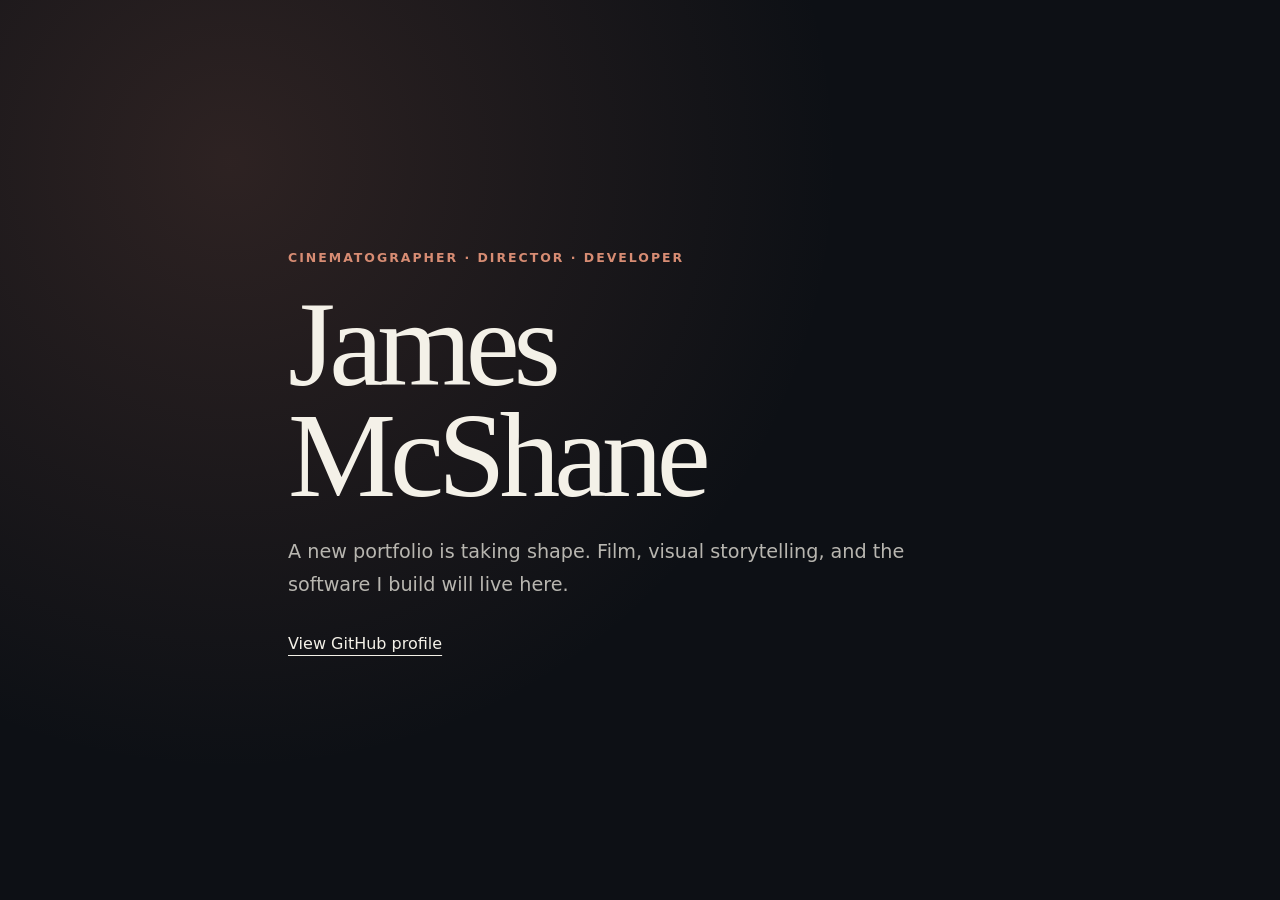
==== index.html @ 3e520b79 "Launch portfolio placeholder" ====
<!doctype html>
<html lang="en">
<head>
  <meta charset="utf-8">
  <meta name="viewport" content="width=device-width, initial-scale=1">
  <meta name="description" content="The personal portfolio of James McShane, cinematographer, director, and developer.">
  <title>James McShane | Portfolio</title>
  <style>
    :root {
      color-scheme: dark;
      font-family: Inter, ui-sans-serif, system-ui, -apple-system, BlinkMacSystemFont, "Segoe UI", sans-serif;
      background: #0d1015;
      color: #f4f1e8;
    }

    * { box-sizing: border-box; }

    body {
      min-height: 100vh;
      margin: 0;
      display: grid;
      place-items: center;
      background:
        radial-gradient(circle at 18% 18%, rgba(176, 108, 88, 0.2), transparent 38rem),
        #0d1015;
    }

    main {
      width: min(44rem, calc(100% - 3rem));
      padding: 5rem 0;
    }

    p {
      margin: 0;
      color: #b8b6b0;
      font-size: clamp(1rem, 2vw, 1.2rem);
      line-height: 1.7;
    }

    .eyebrow {
      margin-bottom: 1.25rem;
      color: #d78c73;
      font-size: 0.78rem;
      font-weight: 700;
      letter-spacing: 0.16em;
      text-transform: uppercase;
    }

    h1 {
      max-width: 10ch;
      margin: 0 0 1.5rem;
      font-family: Georgia, "Times New Roman", serif;
      font-size: clamp(3.4rem, 11vw, 7.6rem);
      font-weight: 400;
      line-height: 0.92;
      letter-spacing: -0.05em;
    }

    a {
      display: inline-block;
      margin-top: 2rem;
      color: #f4f1e8;
      text-underline-offset: 0.35em;
    }
  </style>
</head>
<body>
  <main>
    <p class="eyebrow">Cinematographer · Director · Developer</p>
    <h1>James McShane</h1>
    <p>A new portfolio is taking shape. Film, visual storytelling, and the software I build will live here.</p>
    <a href="https://github.com/james-mcshane">View GitHub profile</a>
  </main>
</body>
</html>
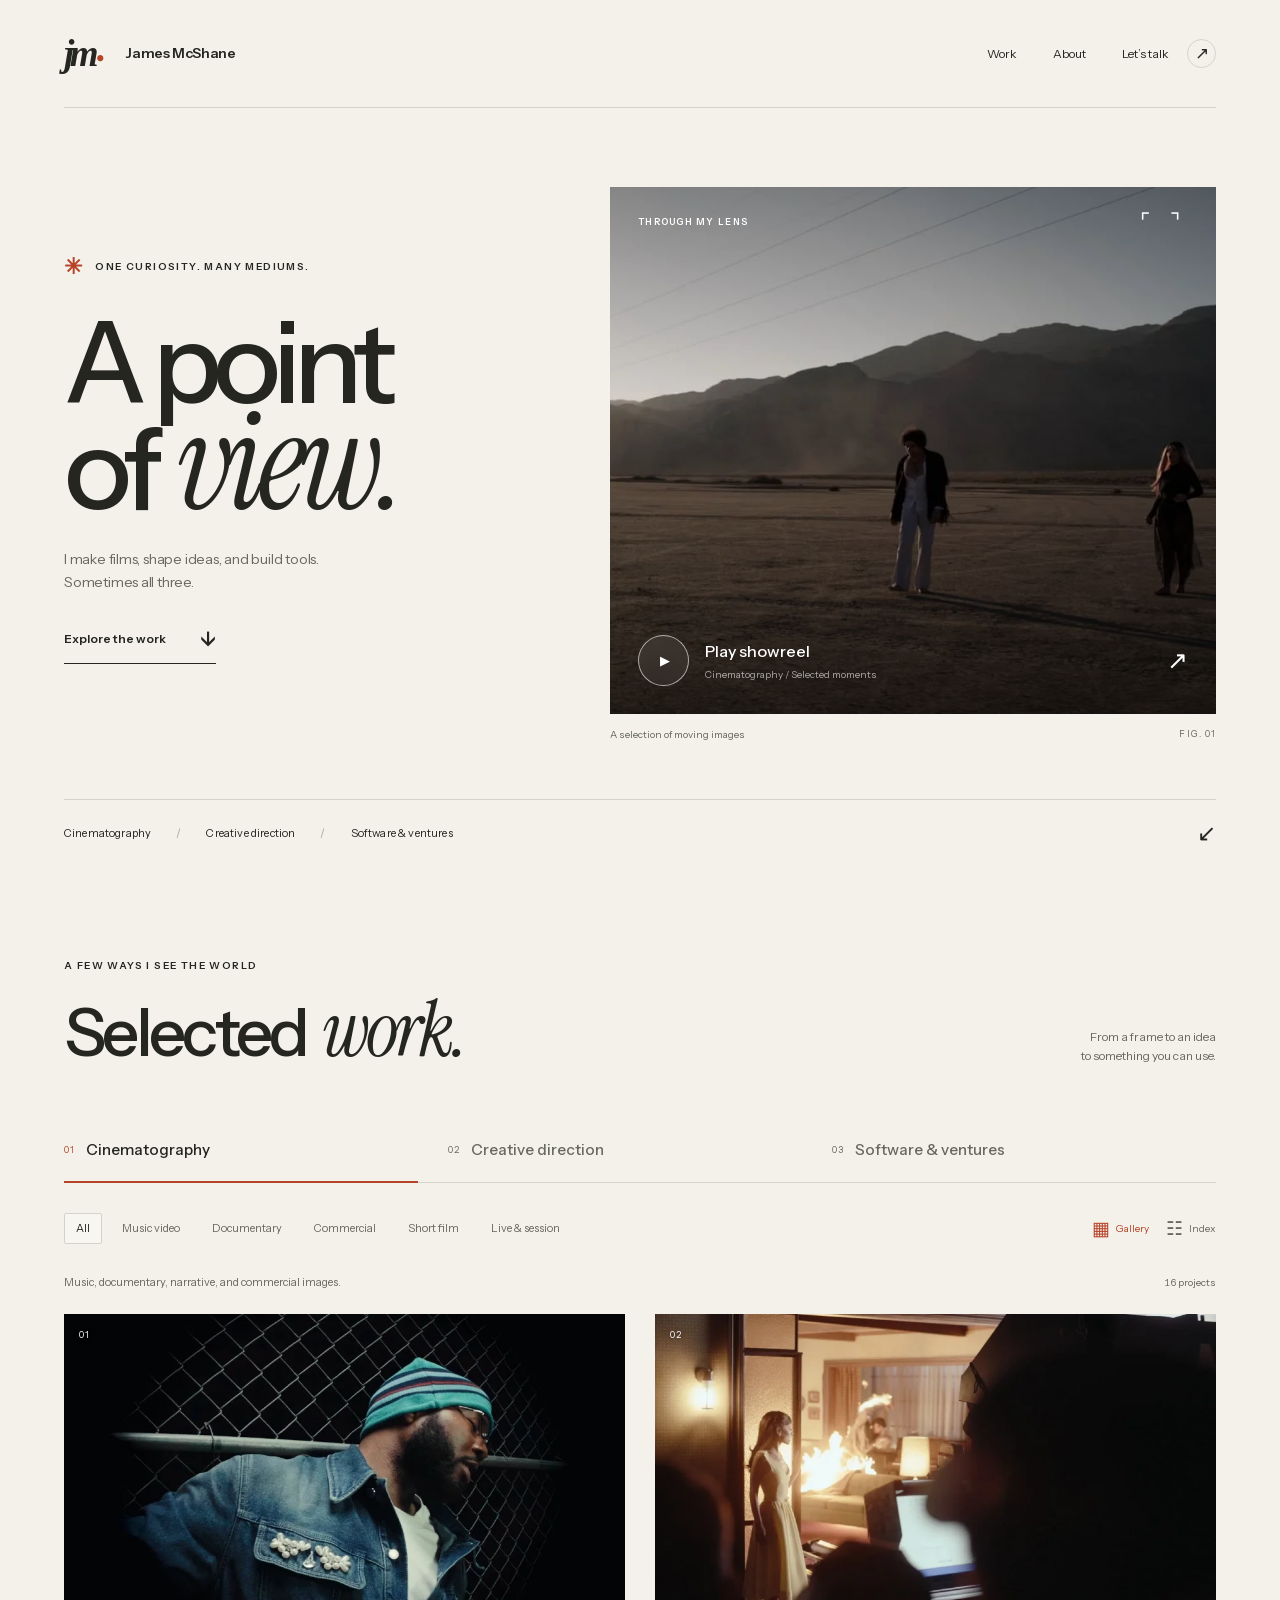
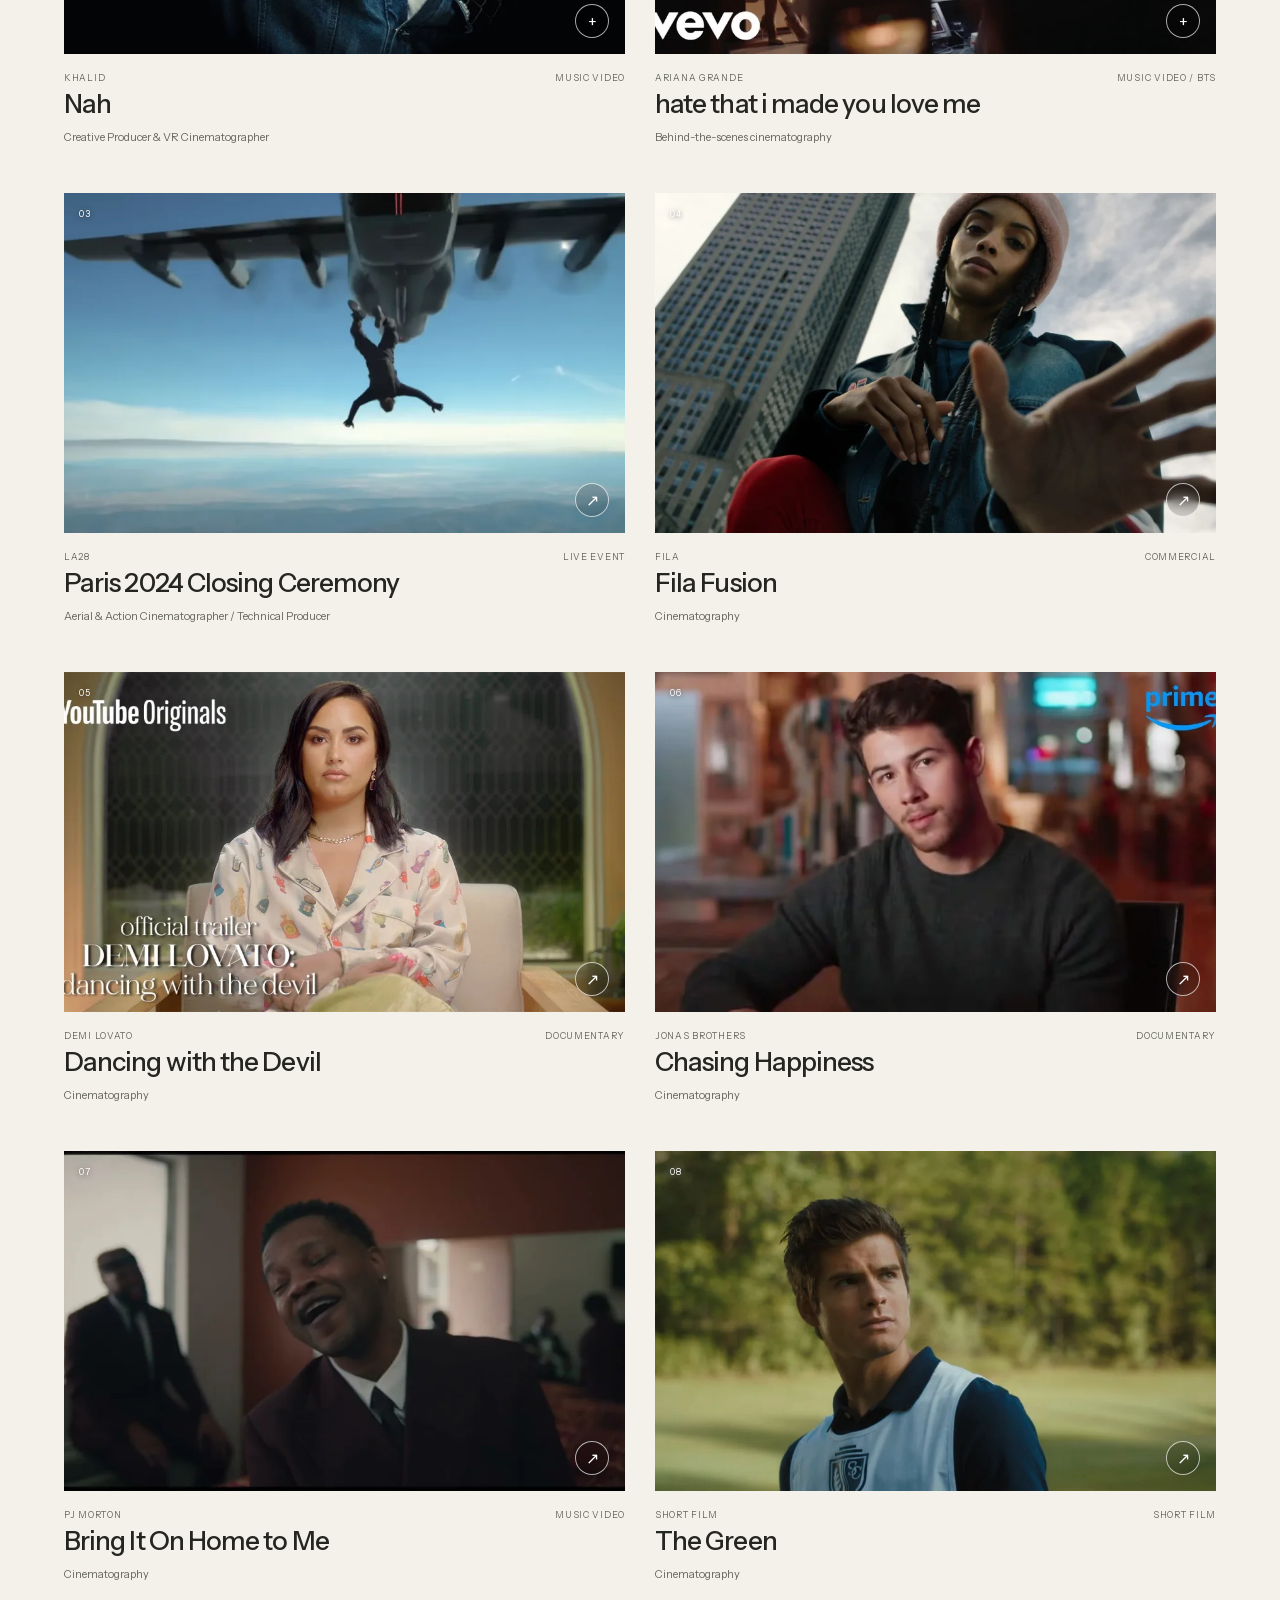
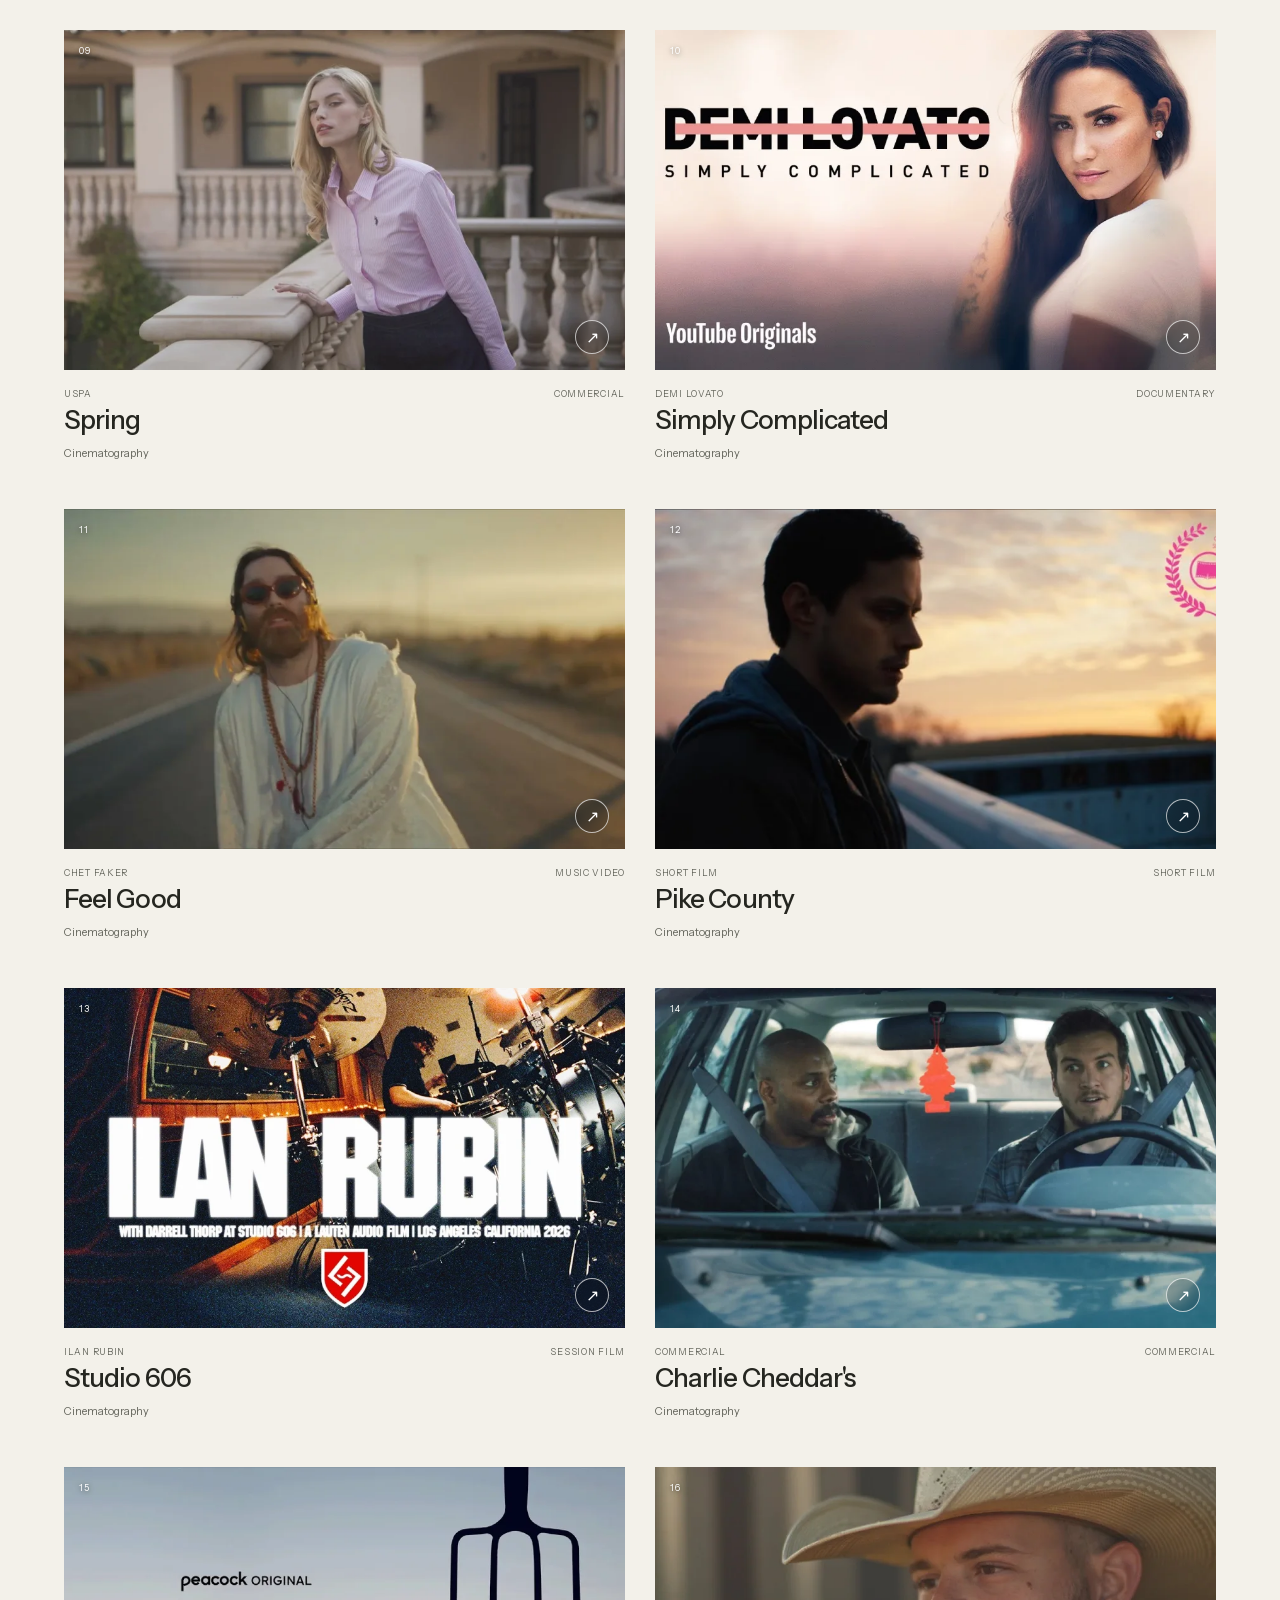
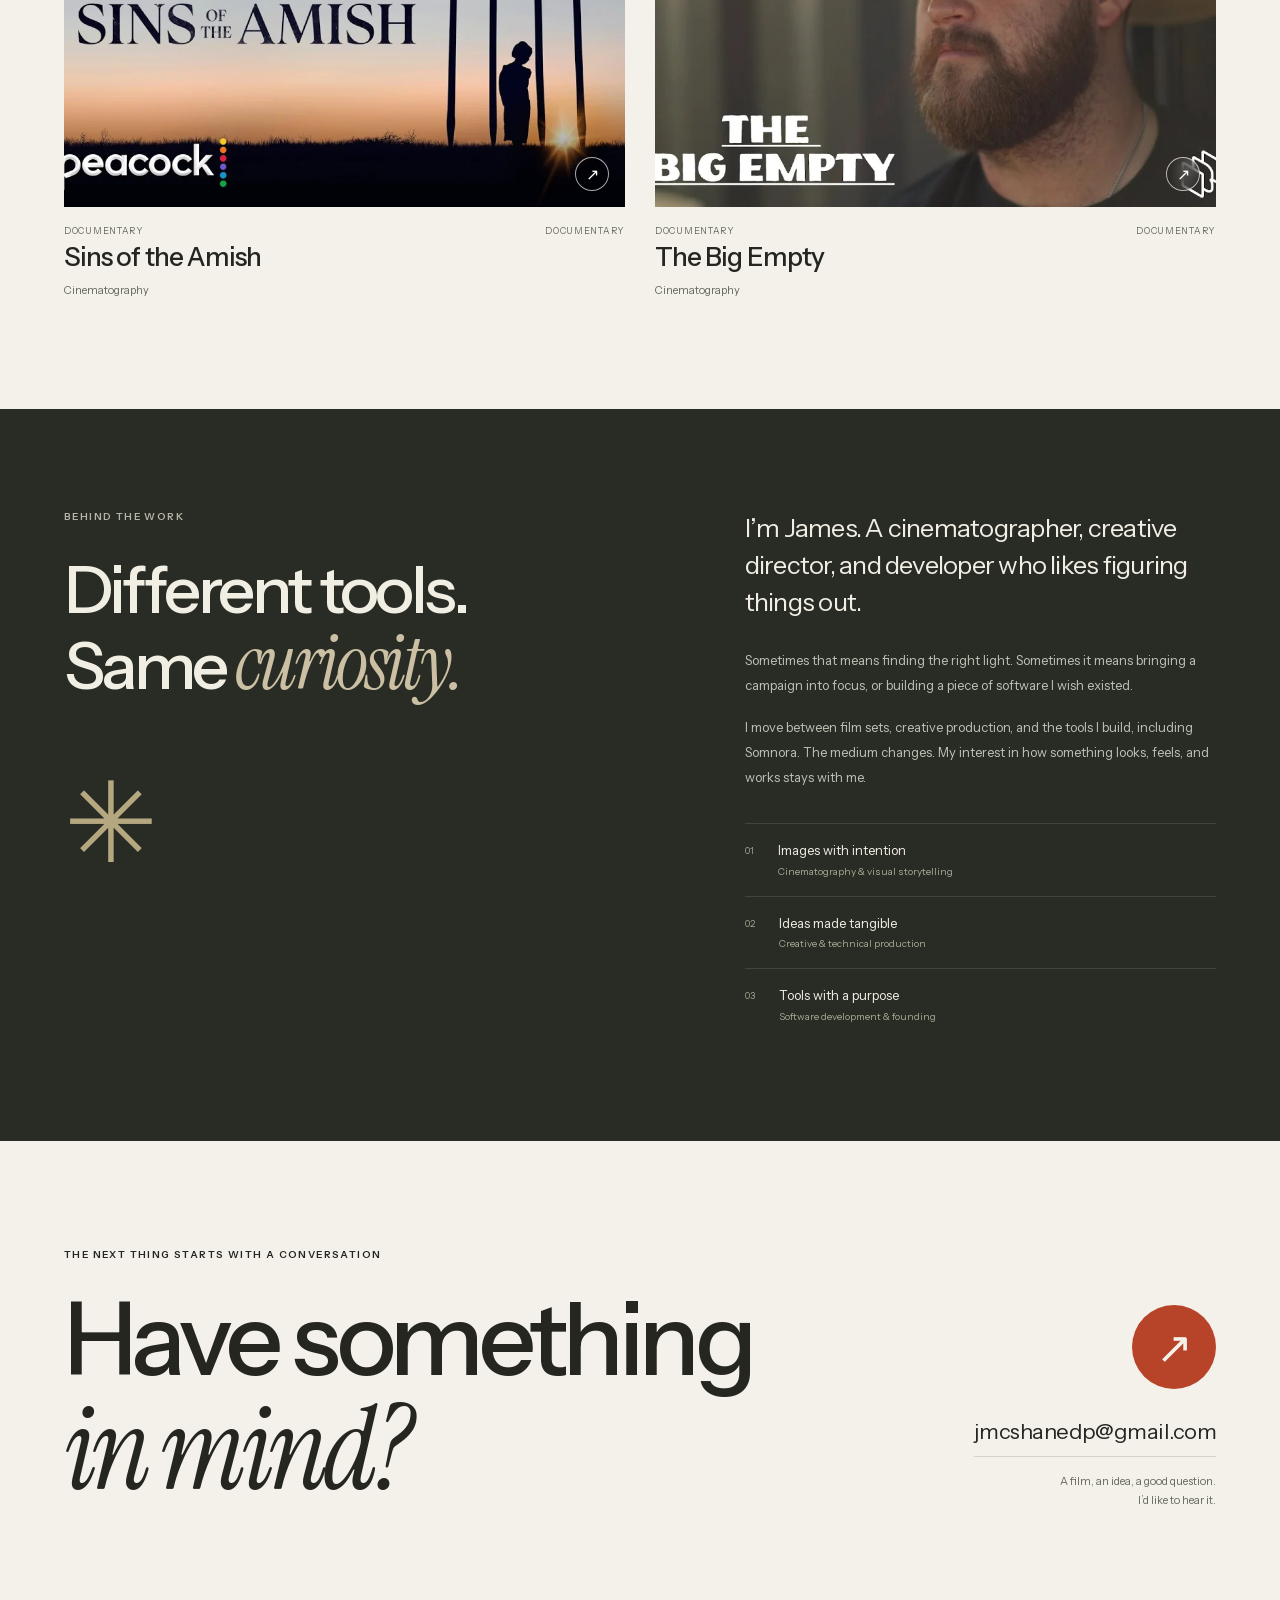
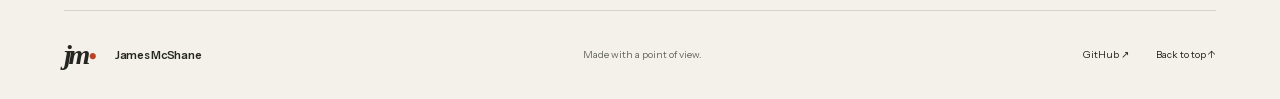
==== commit aeb31c3c: "Release portfolio rebuild with editorial styling and responsive dialogs - Ship visual refresh with w" ====
--- a/index.html
+++ b/index.html
@@ -3,73 +3,75 @@
 <head>
   <meta charset="utf-8">
   <meta name="viewport" content="width=device-width, initial-scale=1">
-  <meta name="description" content="The personal portfolio of James McShane, cinematographer, director, and developer.">
-  <title>James McShane | Portfolio</title>
-  <style>
-    :root {
-      color-scheme: dark;
-      font-family: Inter, ui-sans-serif, system-ui, -apple-system, BlinkMacSystemFont, "Segoe UI", sans-serif;
-      background: #0d1015;
-      color: #f4f1e8;
-    }
-
-    * { box-sizing: border-box; }
-
-    body {
-      min-height: 100vh;
-      margin: 0;
-      display: grid;
-      place-items: center;
-      background:
-        radial-gradient(circle at 18% 18%, rgba(176, 108, 88, 0.2), transparent 38rem),
-        #0d1015;
-    }
-
-    main {
-      width: min(44rem, calc(100% - 3rem));
-      padding: 5rem 0;
-    }
-
-    p {
-      margin: 0;
-      color: #b8b6b0;
-      font-size: clamp(1rem, 2vw, 1.2rem);
-      line-height: 1.7;
-    }
-
-    .eyebrow {
-      margin-bottom: 1.25rem;
-      color: #d78c73;
-      font-size: 0.78rem;
-      font-weight: 700;
-      letter-spacing: 0.16em;
-      text-transform: uppercase;
-    }
-
-    h1 {
-      max-width: 10ch;
-      margin: 0 0 1.5rem;
-      font-family: Georgia, "Times New Roman", serif;
-      font-size: clamp(3.4rem, 11vw, 7.6rem);
-      font-weight: 400;
-      line-height: 0.92;
-      letter-spacing: -0.05em;
-    }
-
-    a {
-      display: inline-block;
-      margin-top: 2rem;
-      color: #f4f1e8;
-      text-underline-offset: 0.35em;
-    }
-  </style>
+  <meta name="theme-color" content="#f3f1ea">
+  <title>James McShane | Cinematography, Creative Direction & Software</title>
+  <meta name="description" content="Films, ideas, and things that work. Explore James McShane’s work in cinematography, creative direction, and software, including Somnora.">
+  <link rel="canonical" href="https://james-mcshane.github.io/">
+  <meta property="og:type" content="website">
+  <meta property="og:title" content="James McShane | A point of view.">
+  <meta property="og:description" content="Cinematography. Creative direction. Software & ventures. A personal portfolio by James McShane.">
+  <meta property="og:url" content="https://james-mcshane.github.io/">
+  <meta property="og:image" content="https://james-mcshane.github.io/assets/images/showreel.webp">
+  <meta name="twitter:card" content="summary_large_image">
+  <link rel="icon" href="favicon.svg" type="image/svg+xml">
+  <link rel="stylesheet" href="styles.css?v=20260928">
+  <script src="data.js?v=20260928" defer></script>
+  <script src="media.js?v=20260928" defer></script>
+  <script src="app.js?v=20260928" defer></script>
 </head>
 <body>
-  <main>
-    <p class="eyebrow">Cinematographer · Director · Developer</p>
-    <h1>James McShane</h1>
-    <p>A new portfolio is taking shape. Film, visual storytelling, and the software I build will live here.</p>
-    <a href="https://github.com/james-mcshane">View GitHub profile</a>
+  <a class="skip-link" href="#work">Skip to work</a>
+  <header class="site-header page-width">
+    <a class="wordmark" href="#top" aria-label="James McShane, home"><span class="monogram" aria-hidden="true">jm<span>•</span></span><span>James McShane</span></a>
+    <nav aria-label="Main navigation"><a href="#work">Work</a><a href="#about">About</a><a class="contact-nav" href="mailto:jmcshanedp@gmail.com">Let’s talk <span aria-hidden="true">↗</span></a></nav>
+  </header>
+  <main id="top">
+    <section class="hero page-width" aria-labelledby="hero-title">
+      <div class="hero-copy">
+        <p class="eyebrow"><span class="asterisk" aria-hidden="true">✳</span> One curiosity. Many mediums.</p>
+        <h1 id="hero-title">A point<br>of <em>view.</em></h1>
+        <p class="hero-intro">I make films, shape ideas, and build tools.<br>Sometimes all three.</p>
+        <a class="text-link hero-link" href="#work">Explore the work <span aria-hidden="true">↓</span></a>
+      </div>
+      <div class="reel-wrap">
+        <button class="reel media-trigger" type="button" id="reel-button" aria-label="Play James McShane’s cinematography showreel">
+          <img id="reel-poster" src="assets/images/showreel.webp" alt="A frame from James McShane’s cinematography showreel" width="1280" height="960" fetchpriority="high">
+          <span class="reel-top"><span class="eyebrow">Through my lens</span><span class="frame-corners" aria-hidden="true">⌜ ⌝</span></span>
+          <span class="reel-bottom"><span class="play-circle" aria-hidden="true">▶</span><span><strong>Play showreel</strong><small>Cinematography / Selected moments</small></span><span class="reel-arrow" aria-hidden="true">↗</span></span>
+          <span class="preview-hint" id="reel-preview-hint" hidden>Hover for a little motion</span>
+        </button>
+        <div class="reel-caption"><span>A selection of moving images</span><span aria-hidden="true">FIG. 01</span></div>
+      </div>
+    </section>
+
+    <div class="discipline-line page-width" aria-label="Areas of practice"><span>Cinematography</span><span aria-hidden="true">/</span><span>Creative direction</span><span aria-hidden="true">/</span><span>Software & ventures</span><a href="#about" aria-label="More about James"><span aria-hidden="true">↙</span></a></div>
+
+    <section class="work-section page-width" id="work" aria-labelledby="work-heading">
+      <div class="section-heading"><div><p class="eyebrow">A few ways I see the world</p><h2 id="work-heading">Selected <em>work.</em></h2></div><p class="section-note">From a frame to an idea<br>to something you can use.</p></div>
+      <div class="work-navigation">
+        <div class="discipline-tabs" role="tablist" aria-label="Choose a discipline">
+          <button role="tab" id="tab-films" data-discipline="films" aria-controls="work-panel" aria-selected="true"><span>01</span> Cinematography</button>
+          <button role="tab" id="tab-campaigns" data-discipline="campaigns" aria-controls="work-panel" aria-selected="false" tabindex="-1"><span>02</span> Creative direction</button>
+          <button role="tab" id="tab-projects" data-discipline="projects" aria-controls="work-panel" aria-selected="false" tabindex="-1"><span>03</span> Software & ventures</button>
+        </div>
+      </div>
+      <div class="work-toolbar"><div class="filters" id="filters" role="group" aria-label="Filter work"></div><div class="view-switch" role="group" aria-label="Work layout"><button type="button" data-layout="gallery" aria-pressed="true" title="Gallery view"><span aria-hidden="true">▦</span> Gallery</button><button type="button" data-layout="index" aria-pressed="false" title="Index view"><span aria-hidden="true">☷</span> Index</button></div></div>
+      <div class="work-panel" id="work-panel" role="tabpanel" aria-labelledby="tab-films" tabindex="0">
+        <div class="work-intro"><p id="discipline-description">Music, documentary, narrative, and commercial images.</p><span id="work-count" aria-live="polite"></span></div>
+        <div class="work-grid" id="work-grid"></div>
+        <noscript><p>This gallery needs JavaScript. You can <a href="https://vimeo.com/658473014">watch my showreel on Vimeo</a> or <a href="mailto:jmcshanedp@gmail.com">get in touch directly</a>.</p></noscript>
+      </div>
+    </section>
+
+    <section class="about-section" id="about" aria-labelledby="about-heading"><div class="about-inner page-width">
+      <div class="about-title"><p class="eyebrow">Behind the work</p><h2 id="about-heading">Different tools.<br>Same <em>curiosity.</em></h2><span class="about-mark" aria-hidden="true">✳</span></div>
+      <div class="about-copy"><p class="about-lead">I’m James. A cinematographer, creative director, and developer who likes figuring things out.</p><p>Sometimes that means finding the right light. Sometimes it means bringing a campaign into focus, or building a piece of software I wish existed.</p><p>I move between film sets, creative production, and the tools I build, including Somnora. The medium changes. My interest in how something looks, feels, and works stays with me.</p><div class="practice-list"><div><span>01</span><p>Images with intention<small>Cinematography & visual storytelling</small></p></div><div><span>02</span><p>Ideas made tangible<small>Creative & technical production</small></p></div><div><span>03</span><p>Tools with a purpose<small>Software development & founding</small></p></div></div></div>
+    </div></section>
+
+    <section class="contact-section page-width" id="contact" aria-labelledby="contact-heading"><div><p class="eyebrow">The next thing starts with a conversation</p><h2 id="contact-heading">Have something<br><em>in mind?</em></h2></div><div class="contact-details"><a class="contact-arrow" href="mailto:jmcshanedp@gmail.com" aria-label="Email James McShane"><span aria-hidden="true">↗</span></a><a class="email-link" href="mailto:jmcshanedp@gmail.com">jmcshanedp@gmail.com</a><p>A film, an idea, a good question.<br>I’d like to hear it.</p></div></section>
   </main>
+  <footer class="site-footer page-width"><a class="wordmark" href="#top"><span class="monogram" aria-hidden="true">jm<span>•</span></span><span>James McShane</span></a><span class="footer-note">Made with a point of view.</span><div><a href="https://github.com/james-mcshane" target="_blank" rel="noopener noreferrer">GitHub ↗</a><a href="#top">Back to top ↑</a></div></footer>
+
+  <dialog id="project-dialog" aria-labelledby="dialog-title"><div class="dialog-shell"><header class="dialog-header"><p class="eyebrow" id="dialog-category"></p><button class="dialog-close" type="button" aria-label="Close project"><span aria-hidden="true">×</span></button></header><div id="dialog-media" class="dialog-media"></div><div class="dialog-body"><p class="eyebrow" id="dialog-client"></p><h2 id="dialog-title"></h2><p class="dialog-role" id="dialog-role"></p><p id="dialog-description"></p><div id="dialog-details"></div><div class="dialog-links" id="dialog-links"></div></div></div></dialog>
 </body>
 </html>
--- a/styles.css
+++ b/styles.css
@@ -0,0 +1,14 @@
+@font-face{font-family:Instrument Sans;src:url('assets/fonts/instrument-sans.woff2') format('woff2');font-style:normal;font-weight:400 700;font-display:swap}
+@font-face{font-family:Instrument Serif;src:url('assets/fonts/instrument-serif-italic.woff2') format('woff2');font-style:italic;font-weight:400;font-display:swap}
+:root{--paper:#f3f1ea;--ink:#252620;--muted:#686960;--line:#d5d3c9;--accent:#b74328;--serif:'Instrument Serif',Georgia,serif;--sans:'Instrument Sans',Arial,sans-serif;--gutter:clamp(22px,5vw,84px)}
+*{box-sizing:border-box}html{scroll-behavior:smooth;scroll-padding-top:30px}body{margin:0;background:var(--paper);color:var(--ink);font-family:var(--sans);-webkit-font-smoothing:antialiased;font-size:15px;line-height:1.5}body.dialog-open{overflow:hidden}button,a{-webkit-tap-highlight-color:transparent}button,input{font:inherit}button{color:inherit;cursor:pointer}a{color:inherit;text-decoration:none}a,button{touch-action:manipulation}button:disabled{cursor:default}button:focus-visible,a:focus-visible,[tabindex]:focus-visible{outline:2px solid var(--accent);outline-offset:6px}::selection{background:#dac8ac;color:#202119}h1,h2,h3,p{margin:0}em{font-family:var(--serif);font-weight:400}img{display:block;width:100%;height:100%;object-fit:cover}button{border:0;background:none}button[hidden],[hidden]{display:none!important}.page-width{width:calc(100% - var(--gutter)*2);max-width:1440px;margin-inline:auto}.eyebrow{text-transform:uppercase;font-size:10px;line-height:1.5;letter-spacing:.14em;font-weight:600}.skip-link{position:fixed;top:-90px;left:20px;z-index:100;padding:12px 20px;background:var(--ink);color:white}.skip-link:focus{top:12px}.site-header{height:108px;border-bottom:1px solid var(--line);display:flex;align-items:center;justify-content:space-between;gap:22px}.wordmark{display:flex;align-items:center;gap:14px;font-weight:600;font-size:14px;letter-spacing:-.025em}.monogram{font-family:Georgia,serif;font-style:italic;font-size:37px;letter-spacing:-.12em;line-height:1;position:relative;padding-right:8px}.monogram>span{color:var(--accent);font-style:normal;font-size:23px;letter-spacing:0;margin-left:2px}.site-header nav{display:flex;align-items:center;gap:36px;font-size:12px}.site-header nav>a{padding-block:10px;white-space:nowrap}.site-header nav>a:hover{color:var(--accent)}.contact-nav{display:flex;align-items:center;gap:18px}.contact-nav>span{width:29px;height:29px;display:grid;place-items:center;border:1px solid var(--line);border-radius:50%;font-size:17px}.hero{display:grid;grid-template-columns:1fr 1.24fr;gap:5%;align-items:center;padding-block:70px 57px}.hero-copy>.eyebrow{display:flex;gap:12px;align-items:center}.asterisk{font-size:22px;color:var(--accent);line-height:1}h1{font-size:clamp(72px,8.9vw,140px);letter-spacing:-.072em;line-height:.93;font-weight:500;margin:31px 0 27px}h1 em{font-size:1.2em;letter-spacing:-.047em;line-height:.7}.hero-intro{font-size:clamp(13px,1.1vw,17px);line-height:1.65;color:var(--muted);letter-spacing:-.015em}.text-link{display:inline-flex;gap:34px;align-items:center;font-size:12px;font-weight:600;border-bottom:1px solid var(--ink);padding-bottom:9px}.hero-link{margin-top:30px}.text-link span{font-size:20px;transition:transform .2s}.text-link:hover span{transform:translateY(4px)}.reel-wrap{min-width:0;padding-top:9px}.reel{width:100%;aspect-ratio:1.15;position:relative;display:block;text-align:left;overflow:hidden;padding:0;background:#302d28;color:#fff}.reel::after{content:'';position:absolute;inset:0;background:linear-gradient(180deg,#0004,transparent 40%,#0009);pointer-events:none}.reel>img{position:absolute;inset:0;transition:transform 1.2s cubic-bezier(.2,.7,.2,1);object-position:center}.reel:hover>img{transform:scale(1.025)}.reel-top,.reel-bottom{position:absolute;left:28px;right:28px;z-index:2;display:flex;align-items:center}.reel-top{top:24px;justify-content:space-between}.reel-top .eyebrow{font-size:9px}.frame-corners{letter-spacing:8px;font-size:22px;line-height:1}.reel-bottom{bottom:28px;gap:16px}.play-circle{width:51px;height:51px;border:1px solid #fff9;border-radius:50%;display:grid;place-items:center;font-size:13px;padding-left:2px;background:#fff1;backdrop-filter:blur(8px);flex-shrink:0;transition:background .2s}.reel:hover .play-circle{background:#fff;color:#222}.reel-bottom strong{display:block;font-size:16px;font-weight:500}.reel-bottom small{display:block;font-size:10px;margin-top:4px;color:#fff9}.reel-arrow{margin-left:auto;font-size:25px}.reel-caption{display:flex;justify-content:space-between;font-size:10px;color:var(--muted);margin-top:13px}.reel-caption>span:last-child{font-size:9px;letter-spacing:.12em}.preview-hint{position:absolute;bottom:102px;left:28px;z-index:3;font-size:10px;color:#fff9}.preview-video{position:absolute;inset:0;width:100%;height:100%;object-fit:cover;opacity:0;transition:opacity .22s;pointer-events:none}.is-previewing>.preview-video{opacity:1}.discipline-line{display:flex;gap:25px;align-items:center;border-top:1px solid var(--line);padding-block:22px;font-size:11px;letter-spacing:.015em}.discipline-line>span:nth-child(even){color:#a1a297}.discipline-line>a{margin-left:auto;font-size:23px;line-height:1}.work-section{padding-block:91px 110px}.section-heading{display:flex;justify-content:space-between;align-items:flex-end;margin-bottom:48px;gap:25px}h2{font-size:clamp(45px,5.2vw,78px);line-height:1.03;letter-spacing:-.055em;font-weight:500}.section-heading h2{margin-top:17px}.section-heading h2 em{font-size:1.17em}.section-note{text-align:right;color:var(--muted);font-size:12px;line-height:1.6;padding-bottom:5px}.work-navigation{border-bottom:1px solid var(--line)}.discipline-tabs{display:grid;grid-template-columns:repeat(3,1fr)}.discipline-tabs button{position:relative;text-align:left;padding:20px 8px 21px 0;display:flex;align-items:center;gap:12px;color:var(--muted);font-size:clamp(13px,1.2vw,18px);font-weight:500;white-space:nowrap}.discipline-tabs button>span{font-size:9px;letter-spacing:.06em;align-self:flex-start;padding-top:5px;font-weight:400}.discipline-tabs button::after{content:'';position:absolute;bottom:-1px;left:0;right:30px;height:2px;background:var(--accent);transform:scaleX(0);transform-origin:left;transition:transform .25s}.discipline-tabs button[aria-selected=true]{color:var(--ink)}.discipline-tabs button[aria-selected=true]::after{transform:scaleX(1)}.discipline-tabs button[aria-selected=true]>span{color:var(--accent)}.work-toolbar{display:flex;gap:24px;justify-content:space-between;align-items:center;min-height:91px}.filters{display:flex;gap:8px;flex-wrap:wrap}.filters button{border:1px solid transparent;padding:6px 11px;font-size:11px;color:var(--muted);border-radius:2px;white-space:nowrap}.filters button[aria-pressed=true]{border-color:var(--line);color:var(--ink);background:#fff5}.filters button:hover{color:var(--accent)}.view-switch{display:flex;flex-shrink:0;gap:17px}.view-switch button{padding:6px 0;font-size:10px;display:flex;gap:6px;align-items:center;color:var(--muted)}.view-switch button>span{font-size:19px;line-height:1}.view-switch button[aria-pressed=true]{color:var(--accent)}.work-intro{display:flex;justify-content:space-between;gap:20px;align-items:center;margin:0 0 23px;color:var(--muted);font-size:11px}.work-intro>span{font-variant-numeric:tabular-nums;font-size:10px;white-space:nowrap}.work-panel:focus{outline:none}.work-grid{display:grid;grid-template-columns:repeat(2,minmax(0,1fr));column-gap:30px;row-gap:47px}.work-card{min-width:0;position:relative}.card-open{display:block;width:100%;padding:0;text-align:left}.card-image{position:relative;aspect-ratio:1.65;overflow:hidden;background:#e1dfd5;isolation:isolate}.card-image>img{transition:transform .65s cubic-bezier(.2,.7,.2,1)}.card-open:hover .card-image>img{transform:scale(1.035)}.card-number{position:absolute;top:14px;left:15px;font-size:9px;color:white;text-shadow:0 1px 5px #0008;z-index:2;letter-spacing:.08em}.card-action{position:absolute;bottom:16px;right:16px;width:34px;height:34px;display:grid;place-items:center;border:1px solid #fffa;color:#fff;background:#0002;backdrop-filter:blur(8px);border-radius:50%;font-size:16px;z-index:2;transition:background .2s,color .2s}.card-open:hover .card-action{background:#fff;color:var(--ink)}.motion-indicator{position:absolute;bottom:20px;left:15px;font-size:9px;letter-spacing:.06em;color:#fff;z-index:2;text-shadow:0 1px 6px #0009;display:flex;align-items:center;gap:6px}.motion-indicator:before{content:'';display:block;width:5px;height:5px;border-radius:50%;background:currentColor}.card-meta{display:flex;justify-content:space-between;gap:16px;font-size:9px;color:var(--muted);text-transform:uppercase;letter-spacing:.08em;padding-top:17px;line-height:1.5}.card-meta>span:last-child{text-align:right}.card-title{margin-top:5px;font-size:clamp(20px,2.05vw,30px);font-weight:500;line-height:1.2;letter-spacing:-.035em;transition:color .2s}.card-open:hover .card-title{color:var(--accent)}.card-role{font-size:11px;color:var(--muted);margin-top:8px;line-height:1.55}.card-description{display:none}.project-art{display:flex;flex-direction:column;align-items:flex-start;justify-content:space-between;padding:28px;background:var(--project-bg,#dedecf);color:var(--project-ink,#303b33)}.project-art:before{content:'';position:absolute;width:75%;aspect-ratio:1;border:1px solid currentColor;opacity:.12;border-radius:50%;right:-22%;bottom:-60%}.project-art:after{content:'';position:absolute;width:90%;aspect-ratio:1;border:1px solid currentColor;opacity:.1;border-radius:50%;right:-27%;bottom:-77%}.project-art>img{width:64px;height:64px;object-fit:contain;border-radius:12px;position:relative;z-index:1;box-shadow:0 2px 14px #00000008}.project-art .project-art-name{font-size:clamp(30px,3.5vw,54px);line-height:1;letter-spacing:-.055em;z-index:1;max-width:90%;padding-top:28px;font-weight:500}.project-art .project-art-name small{display:block;font-size:10px;line-height:1.5;letter-spacing:.07em;text-transform:uppercase;margin-top:12px;font-weight:400}.project-art .card-action{color:inherit;border-color:currentColor;background:none;backdrop-filter:none}.work-grid.is-index{display:block}.is-index .work-card{border-top:1px solid var(--line)}.is-index .work-card:last-child{border-bottom:1px solid var(--line)}.is-index .card-open{display:grid;grid-template-columns:155px 1fr;column-gap:30px;align-items:center;padding:20px 0}.is-index .card-image{grid-column:1;grid-row:1/5;aspect-ratio:1.65}.is-index .card-meta{grid-column:2;padding-top:0}.is-index .card-title{grid-column:2;font-size:26px}.is-index .card-role{grid-column:2;margin-top:4px}.is-index .card-description{grid-column:2;display:block;margin-top:6px;font-size:11px;line-height:1.55;color:var(--muted);max-width:660px}.is-index .project-art{padding:17px;align-items:center;justify-content:center}.is-index .project-art img{width:52px;height:52px}.is-index .project-art-name,.is-index .motion-indicator,.is-index .card-number{display:none}.is-index .card-action{width:22px;height:22px;font-size:12px;bottom:7px;right:7px}.about-section{background:#292c25;color:#f1eee3;padding-block:100px}.about-inner{display:grid;grid-template-columns:1.2fr 1fr;gap:10%}.about-title .eyebrow{color:#b4b5a7}.about-title h2{font-size:clamp(42px,5.15vw,78px);margin-top:32px}.about-title h2 em{color:#cbc0a4;font-size:1.17em}.about-mark{font-size:112px;display:block;line-height:1;color:#b5a77f;margin-top:63px}.about-copy>p{color:#bfc1b4;font-size:13px;line-height:1.9;max-width:490px;margin-bottom:18px}.about-copy .about-lead{font-size:clamp(20px,2vw,27px);line-height:1.45;letter-spacing:-.03em;color:#f1eee3;margin:0 0 28px}.practice-list{margin-top:34px}.practice-list>div{display:flex;gap:24px;padding-block:17px;border-top:1px solid #777b634d}.practice-list>div>span{font-size:9px;color:#a3a792;margin-top:3px}.practice-list p{font-size:13px}.practice-list small{display:block;margin-top:3px;color:#a3a792;font-size:10px}.contact-section{display:flex;justify-content:space-between;align-items:flex-end;gap:50px;padding-block:106px 100px}.contact-section h2{font-size:clamp(60px,7.9vw,115px);margin-top:25px}.contact-section h2 em{font-size:1.14em}.contact-details{display:flex;align-items:flex-end;flex-direction:column;text-align:right}.contact-arrow{width:84px;height:84px;background:var(--accent);color:var(--paper);border-radius:50%;display:grid;place-items:center;font-size:44px;margin-bottom:26px;transition:transform .3s}.contact-arrow:hover{transform:rotate(45deg)}.email-link{font-size:clamp(16px,1.7vw,23px);letter-spacing:-.025em;border-bottom:1px solid var(--line);padding-bottom:9px}.contact-details p{margin-top:15px;font-size:11px;color:var(--muted);line-height:1.7}.site-footer{border-top:1px solid var(--line);padding-block:30px;display:flex;justify-content:space-between;align-items:center;gap:24px}.site-footer .wordmark{font-size:11px;gap:10px}.site-footer .monogram{font-size:28px}.footer-note{font-size:10px;color:var(--muted)}.site-footer>div{display:flex;gap:27px;font-size:10px}.site-footer a:hover{color:var(--accent)}dialog{border:0;padding:0;color:var(--ink);background:var(--paper);width:min(960px,calc(100% - 40px));max-height:calc(100dvh - 44px);overflow:auto;overscroll-behavior:contain}dialog::backdrop{background:#161a16cc;backdrop-filter:blur(6px)}.dialog-header{display:flex;align-items:center;justify-content:space-between;gap:20px;padding:14px 27px;position:sticky;top:0;background:var(--paper);z-index:5;border-bottom:1px solid var(--line)}.dialog-close{width:37px;height:37px;font-size:30px;line-height:1}.dialog-close:hover{color:var(--accent)}.dialog-media:empty{display:none}.dialog-media{aspect-ratio:16/9;background:#171b16}.dialog-media iframe{width:100%;height:100%;border:0;display:block}.dialog-media>img{object-fit:contain}.dialog-media.is-project{aspect-ratio:auto;height:210px;display:flex;align-items:center;justify-content:center;background:#e6e4db}.dialog-media.is-project>img{width:100px;height:100px;object-fit:contain;border-radius:20px}.dialog-body{padding:34px 42px 45px}.dialog-body>h2{font-size:clamp(34px,5vw,58px);line-height:1.08;margin-top:12px}.dialog-role{font-size:12px;color:var(--accent);margin-top:17px}.dialog-body>#dialog-description{font-size:14px;line-height:1.85;color:var(--muted);max-width:760px;margin-top:20px}.detail-list{margin-top:28px;border-top:1px solid var(--line)}.detail-item{padding:16px 0;border-bottom:1px solid var(--line);display:grid;grid-template-columns:1fr 2fr;gap:25px;font-size:12px}.detail-item strong{font-weight:500}.detail-item p{line-height:1.75;color:var(--muted)}.detail-paragraph{font-size:13px;line-height:1.8;color:var(--muted);margin-top:18px}.stack-list{display:flex;gap:6px;flex-wrap:wrap;margin-top:23px}.stack-list span{padding:5px 9px;border:1px solid var(--line);font-size:10px}.dialog-links{display:flex;flex-wrap:wrap;gap:13px;margin-top:28px}.dialog-links a{border:1px solid var(--ink);padding:11px 17px;font-size:11px}.dialog-links a:first-child{color:var(--paper);background:var(--ink)}.dialog-links a:hover{background:var(--accent);border-color:var(--accent);color:var(--paper)}
+h1 em{margin-left:.045em}.section-heading h2 em{margin-left:.08em}.reel>img{top:-7%;height:114%}
+@media(min-width:701px){.dialog-media:not(.is-project){height:auto;max-height:min(480px,44vh);aspect-ratio:auto;display:flex;align-items:center;justify-content:center;background:#171b16}.dialog-media:not(.is-project) iframe,.dialog-media:not(.is-project)>img{--media-max-h:min(480px,44vh);--media-max-w:calc(var(--media-max-h)*16/9);width:min(100%,var(--media-max-w));aspect-ratio:16/9;height:auto;max-height:var(--media-max-h);object-fit:contain}.dialog-body{padding:28px 42px 32px}.dialog-body>h2{font-size:clamp(32px,4vw,50px);line-height:1.08;margin-top:10px}.dialog-role{margin-top:12px}.dialog-body>#dialog-description{margin-top:14px}.dialog-links{margin-top:22px}}
+@media(min-width:1500px){.hero{padding-block:86px 68px}.reel{aspect-ratio:1.28}}
+@media(max-width:1000px){.site-header{height:90px}.hero{gap:6%;padding-top:50px}h1{font-size:clamp(70px,10vw,105px)}.reel{aspect-ratio:.98}.reel-top,.reel-bottom{left:20px;right:20px}.reel-bottom{bottom:20px;gap:10px}.play-circle{width:40px;height:40px}.reel-bottom strong{font-size:14px}.reel-bottom small{font-size:9px}.reel-arrow{display:none}.discipline-tabs button{font-size:13px;gap:8px}.work-toolbar{gap:12px}.view-switch{gap:10px}.filters{gap:2px}.filters button{padding:6px 8px;font-size:10px}.about-inner{gap:7%}.card-meta{font-size:8px;letter-spacing:.04em}.contact-section{gap:30px}.contact-section h2{font-size:clamp(60px,8vw,90px)}}
+@media(max-width:700px){:root{--gutter:22px}.site-header{height:80px}.wordmark{font-size:12px;gap:10px}.monogram{font-size:31px}.site-header nav{gap:20px;font-size:11px}.contact-nav{gap:7px}.contact-nav>span{display:none}.hero{grid-template-columns:1fr;padding-top:39px;padding-bottom:27px;gap:32px}.hero-copy{position:relative}.hero-copy>.eyebrow{font-size:9px;gap:9px}.asterisk{font-size:18px}h1{font-size:clamp(77px,17.5vw,118px);line-height:.93;margin:26px 0 25px}.hero-intro{font-size:13px;line-height:1.65}.hero-link{position:static;margin-top:20px;display:inline-flex;gap:14px;font-size:10px;padding-bottom:5px}.hero-link>span{font-size:16px}.reel-wrap{padding-top:0}.reel{aspect-ratio:1.4}.reel-top{top:18px}.reel-bottom{bottom:20px}.reel-caption{font-size:9px;margin-top:10px}.preview-hint{display:none}.discipline-line{gap:12px;padding-block:18px;font-size:9px;letter-spacing:-.015em}.discipline-line>a{display:none}.work-section{padding-block:62px 65px}.section-heading{margin-bottom:29px}.section-heading h2{font-size:49px;margin-top:13px}.section-heading .eyebrow{font-size:8px}.section-note{font-size:10px}.discipline-tabs{grid-template-columns:1fr 1fr 1.15fr;gap:13px}.discipline-tabs button{display:block;white-space:normal;line-height:1.45;padding:13px 0 15px;font-size:12px;min-height:69px}.discipline-tabs button>span{display:block;padding:0;margin-bottom:5px;font-size:8px}.discipline-tabs button::after{right:0}.work-toolbar{align-items:flex-start;flex-wrap:wrap;gap:13px;padding-block:19px;min-height:0}.filters{gap:2px;max-width:100%;width:100%}.filters button{font-size:10px;padding:5px 8px}.view-switch{margin-left:auto}.view-switch button{font-size:9px}.view-switch button>span{font-size:17px}.work-intro{font-size:10px;gap:18px;margin-bottom:18px;align-items:flex-start}.work-intro>span{font-size:9px;margin-top:2px}.work-grid{gap:30px 18px}.card-image{aspect-ratio:1.34}.card-meta{display:block;font-size:8px;padding-top:11px;letter-spacing:.03em}.card-meta>span:last-child{display:none}.card-title{font-size:19px;line-height:1.15;margin-top:5px}.card-role{font-size:9px;line-height:1.5;margin-top:6px}.card-number{top:10px;left:10px;font-size:8px}.card-action{height:28px;width:28px;bottom:10px;right:10px;font-size:14px}.motion-indicator{display:none}.project-art{padding:18px}.project-art>img{width:44px;height:44px;border-radius:9px}.project-art .project-art-name{font-size:26px;padding-top:18px}.project-art .project-art-name small{font-size:8px;letter-spacing:.025em;margin-top:7px;padding-right:13px}.is-index .card-open{grid-template-columns:90px 1fr;gap:0 18px;padding:18px 0}.is-index .card-image{aspect-ratio:1.1}.is-index .card-title{font-size:20px}.is-index .card-description{display:none}.is-index .card-meta{font-size:8px}.is-index .project-art{padding:12px}.is-index .project-art img{width:42px;height:42px}.about-section{padding-block:62px}.about-inner{grid-template-columns:1fr;gap:30px}.about-title{position:relative}.about-title h2{font-size:49px;margin-top:22px}.about-title .eyebrow{font-size:9px}.about-mark{position:absolute;right:0;bottom:2px;font-size:55px;margin:0}.about-copy .about-lead{font-size:22px;max-width:90%;margin-bottom:20px}.about-copy>p{font-size:12px;margin-bottom:14px;line-height:1.8}.practice-list{margin-top:25px}.practice-list>div{padding-block:14px}.contact-section{padding-block:62px;align-items:flex-start;flex-direction:column;gap:28px}.contact-section .eyebrow{font-size:9px}.contact-section h2{font-size:70px;margin-top:22px}.contact-details{position:relative;align-items:flex-start;text-align:left;width:100%;padding-top:10px}.contact-arrow{position:absolute;right:0;top:-95px;height:63px;width:63px;font-size:33px;margin:0}.email-link{font-size:20px}.contact-details p{font-size:11px}.site-footer{padding-block:24px;gap:20px;flex-wrap:wrap}.site-footer .wordmark{font-size:10px}.site-footer>div{font-size:9px;gap:14px;margin-left:auto}.footer-note{order:3;width:100%;font-size:9px}.dialog-header{padding:10px 16px}.dialog-body{padding:25px 22px 30px}.dialog-body>h2{font-size:36px}.dialog-body>#dialog-description{font-size:12px}.detail-item{grid-template-columns:1fr;gap:6px;font-size:11px}.dialog-role{font-size:11px}.dialog-links a{font-size:10px}.dialog-media.is-project{height:150px}.dialog-media.is-project>img{width:80px;height:80px}}
+@media(max-width:380px){:root{--gutter:18px}.site-header{gap:8px}.wordmark{font-size:11px;gap:7px;white-space:nowrap;flex-shrink:0}.monogram{font-size:26px;padding-right:5px}.monogram>span{font-size:18px}.site-header nav{gap:10px;font-size:11px;flex-shrink:0}.discipline-line{font-size:8px;gap:8px}.section-note{display:none}.work-grid{grid-template-columns:1fr}.card-image{aspect-ratio:1.65}.card-title{font-size:25px}.project-art{min-height:210px}.discipline-tabs{gap:10px}.discipline-tabs button{font-size:11px}.contact-section h2{font-size:62px}.about-mark{font-size:42px}.about-title h2{font-size:44px}}
+@media(max-width:700px){.project-art{align-items:center;justify-content:center}.project-art>img{width:60px;height:60px}.project-art .project-art-name{display:none}.project-art:not(:has(img)) .project-art-name{display:block;font-size:26px;padding:0}.section-heading h2{white-space:nowrap}.section-note{max-width:95px;flex-shrink:0}.work-toolbar,.work-intro,.work-panel,.about-copy{min-width:0}.work-intro p{min-width:0}.work-grid.is-index .card-image{min-height:0}}
+@media(max-width:420px){.section-note{display:none}}
+@media(max-width:380px){h1{font-size:74px}.about-title h2{font-size:41px}.discipline-tabs{gap:6px}.discipline-tabs button{font-size:10px}.discipline-tabs button:last-child{overflow-wrap:anywhere}.project-art{min-height:180px}}
+@media(prefers-reduced-motion:reduce){html{scroll-behavior:auto}*,*::before,*::after{transition:none!important;animation:none!important}.preview-video,.preview-hint,.motion-indicator{display:none!important}.card-open:hover .card-image>img,.reel:hover>img,.contact-arrow:hover,.text-link:hover span{transform:none}}
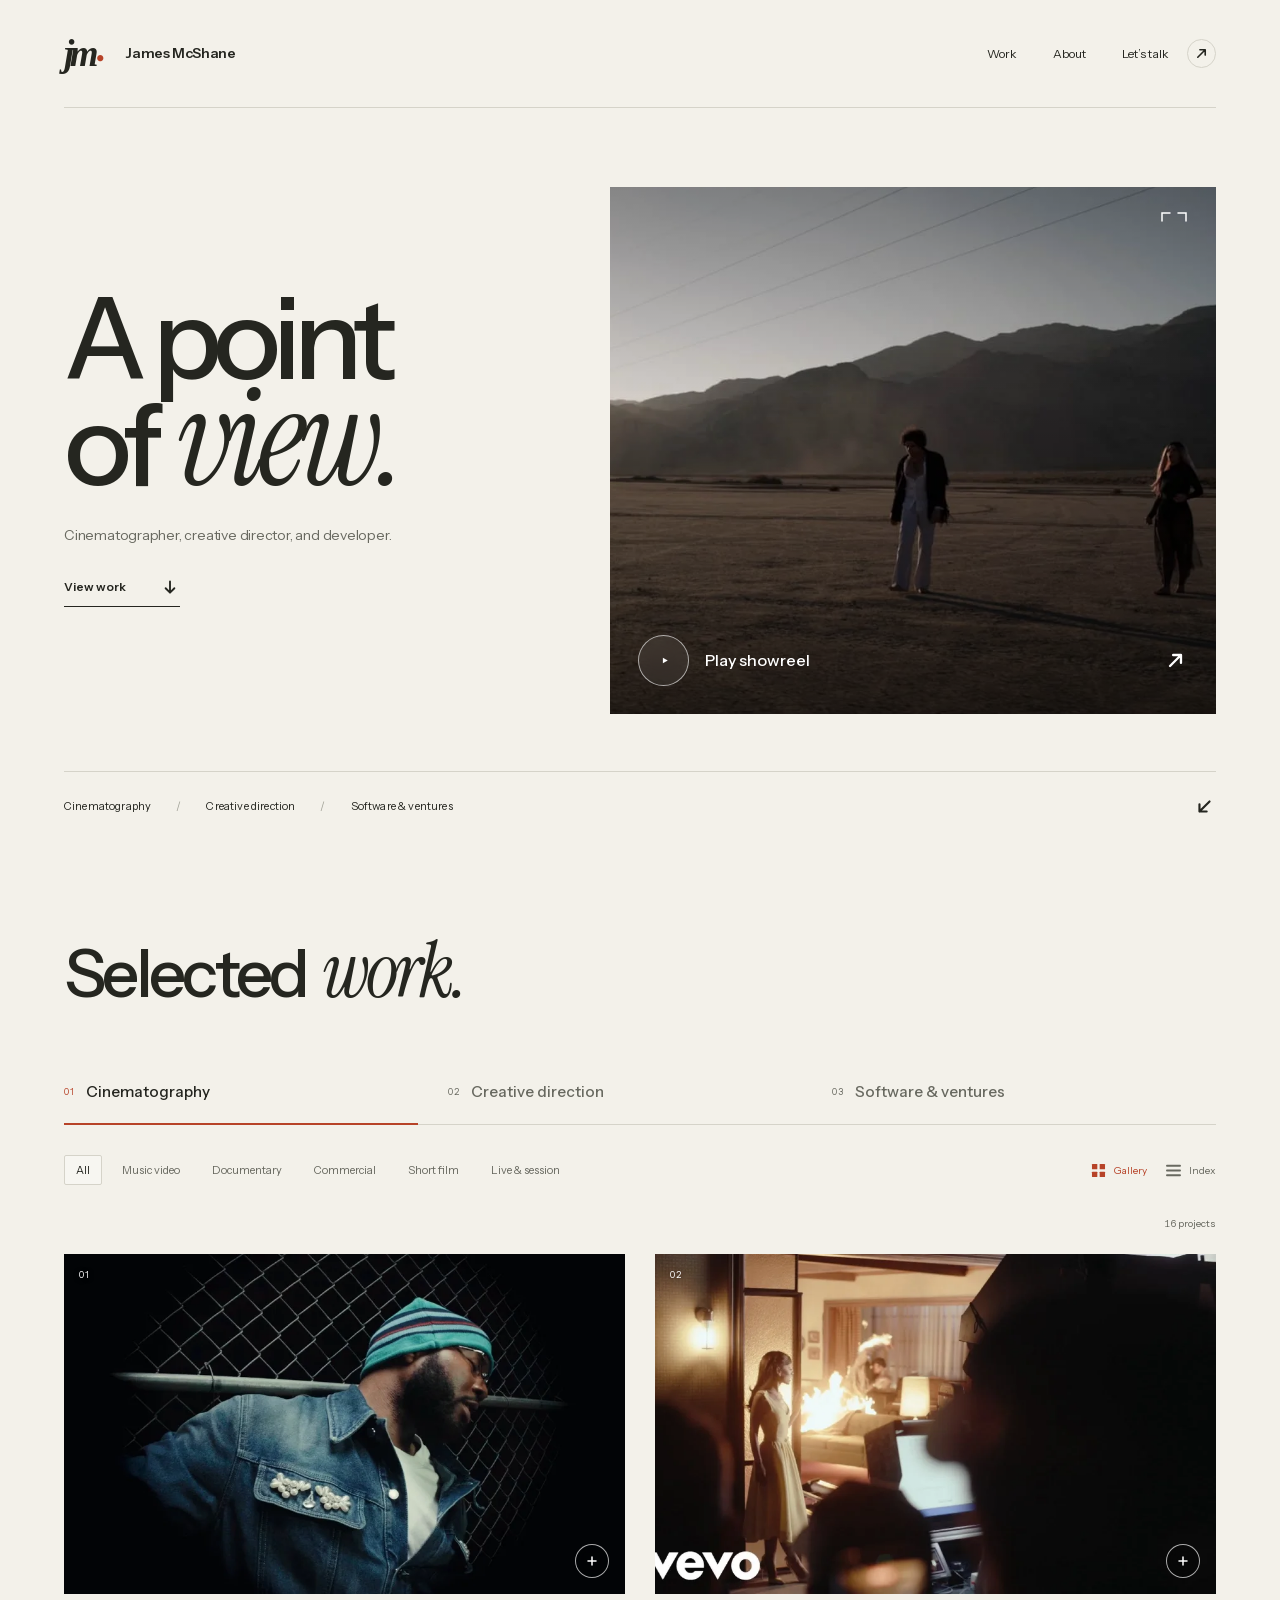
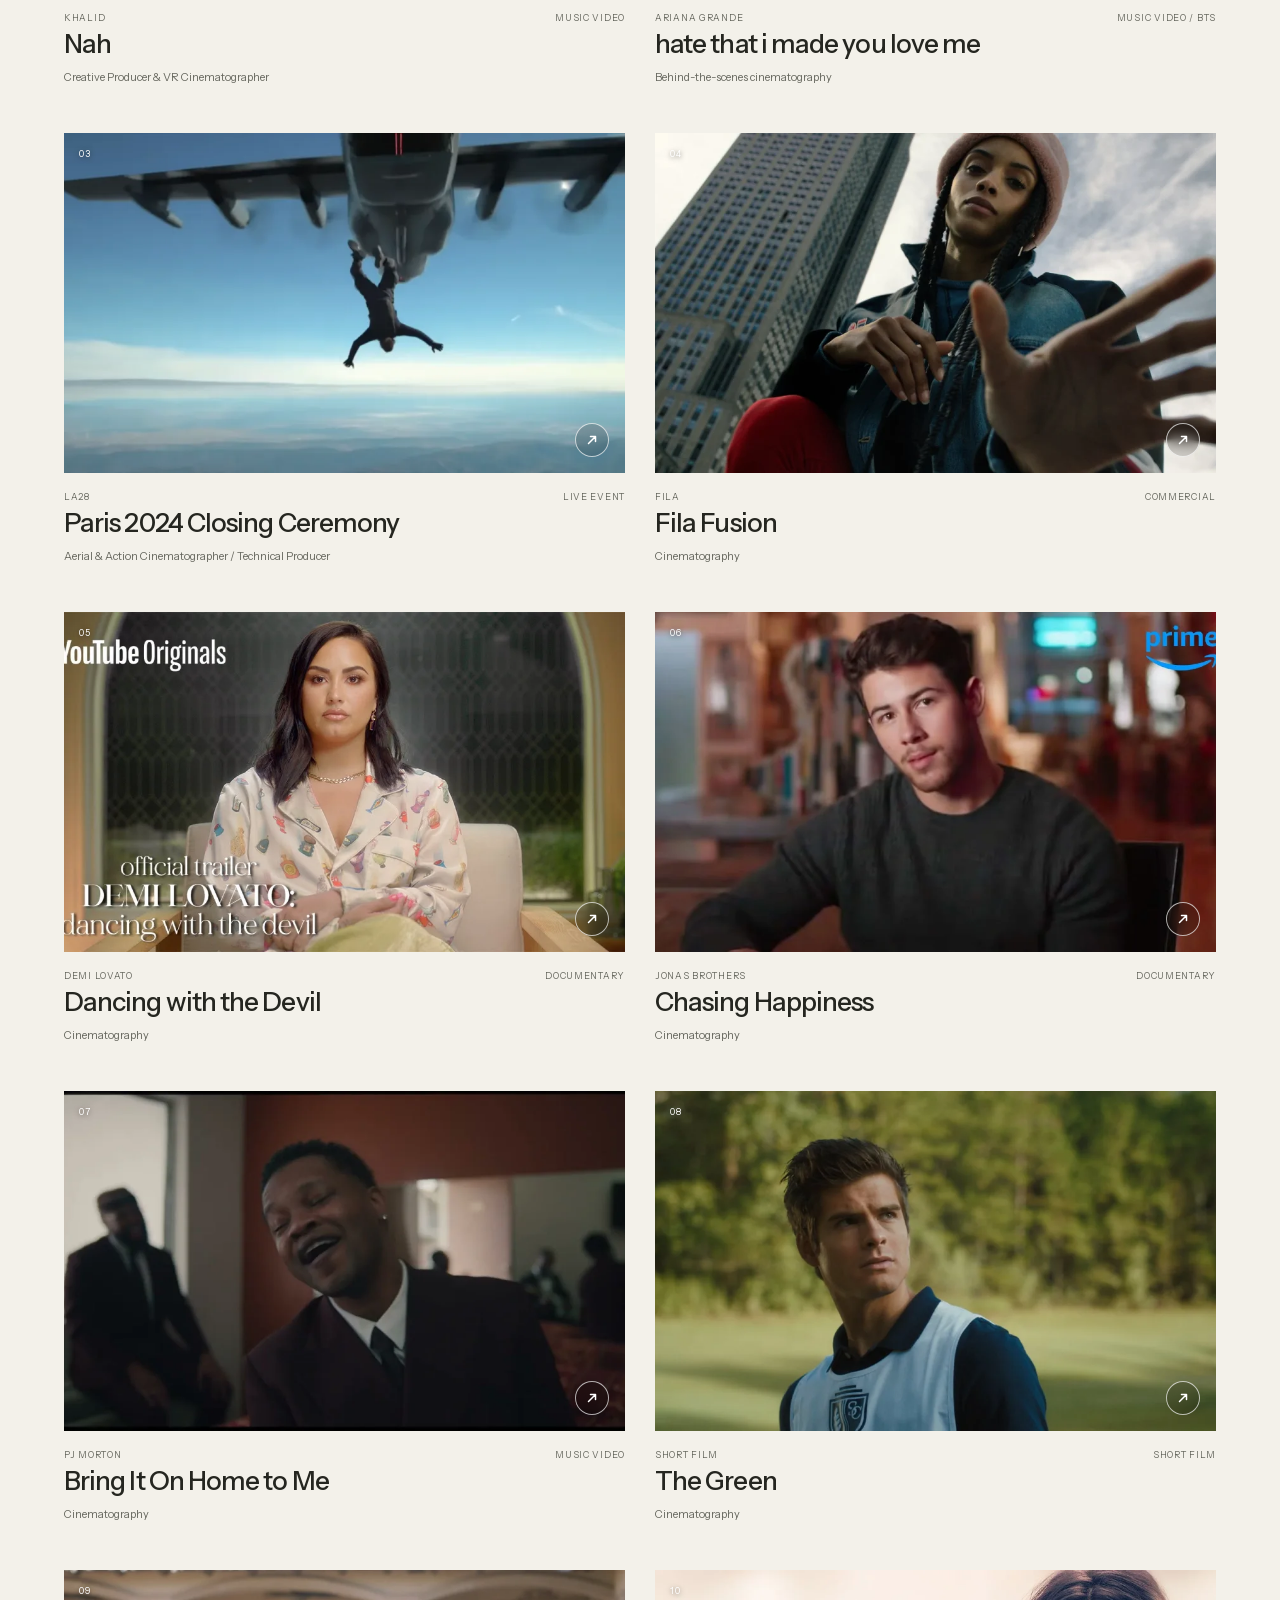
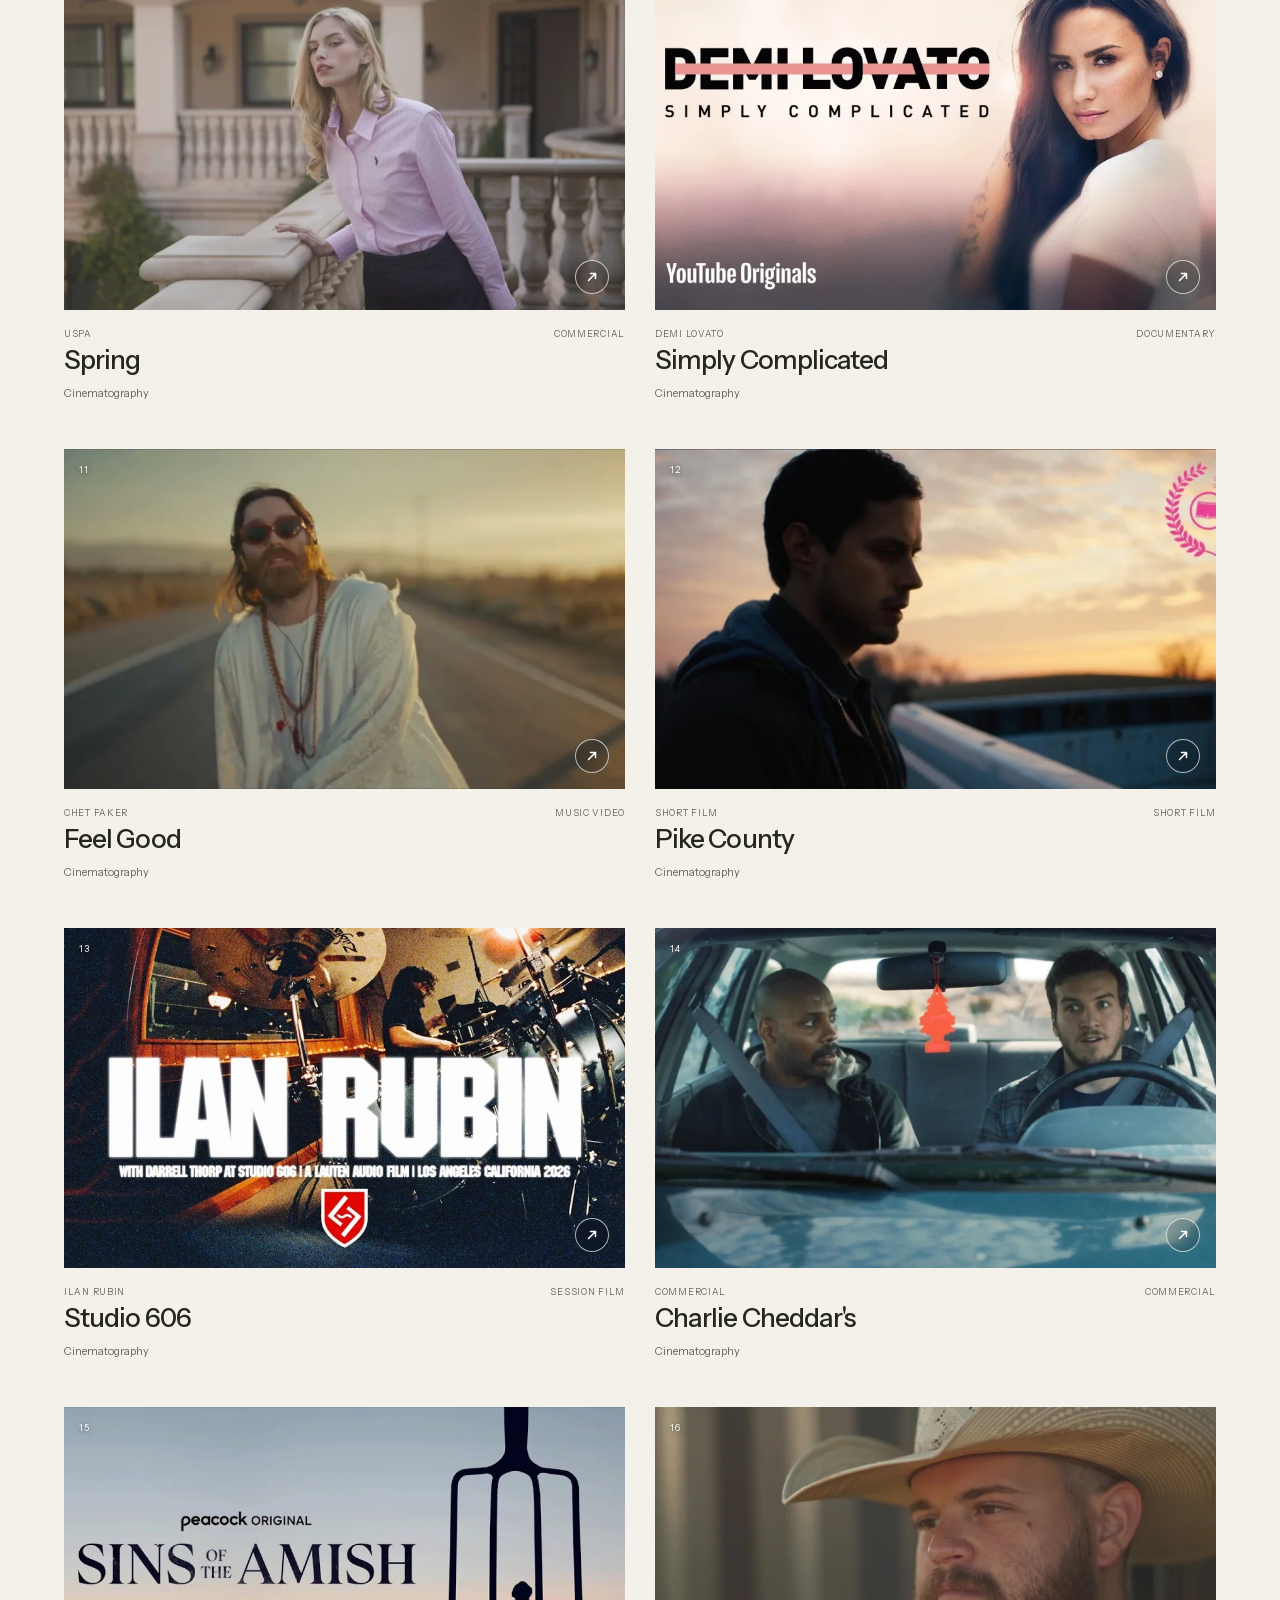
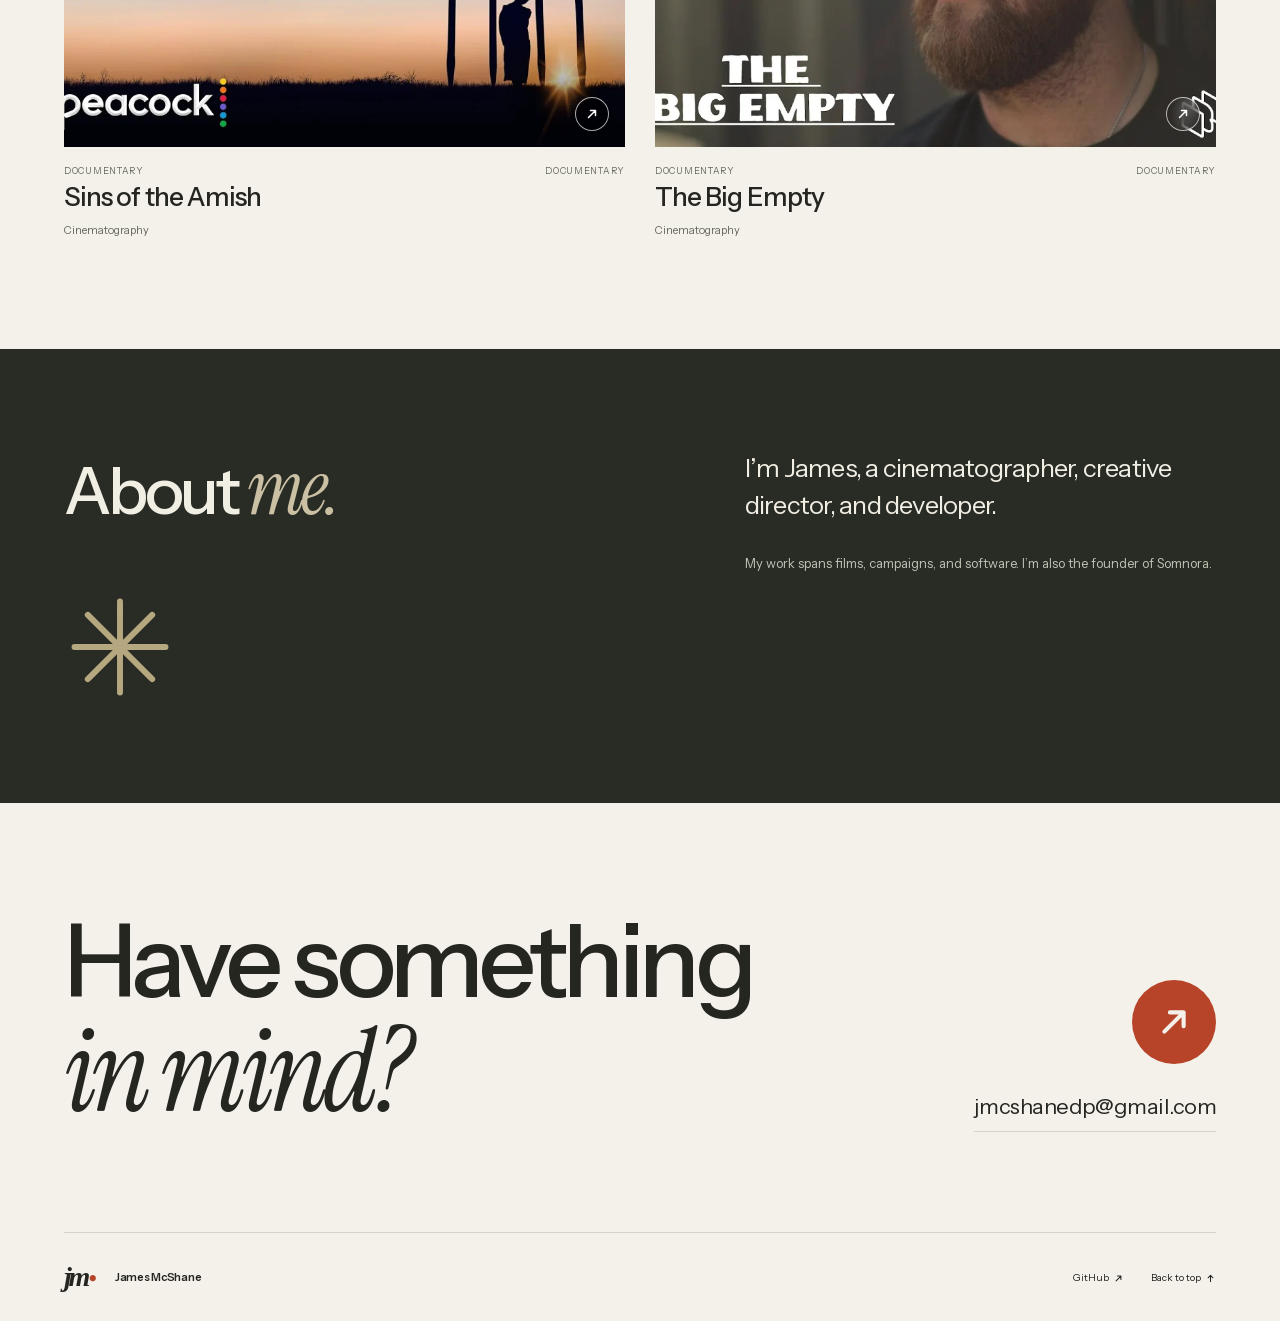
==== commit b95e6801: "Simplify portfolio copy and replace UI glyphs with SVG icons" ====
--- a/index.html
+++ b/index.html
@@ -14,40 +14,38 @@
   <meta property="og:image" content="https://james-mcshane.github.io/assets/images/showreel.webp">
   <meta name="twitter:card" content="summary_large_image">
   <link rel="icon" href="favicon.svg" type="image/svg+xml">
-  <link rel="stylesheet" href="styles.css?v=20260928">
-  <script src="data.js?v=20260928" defer></script>
-  <script src="media.js?v=20260928" defer></script>
-  <script src="app.js?v=20260928" defer></script>
+  <link rel="stylesheet" href="styles.css?v=20260928c">
+  <script src="data.js?v=20260928c" defer></script>
+  <script src="media.js?v=20260928c" defer></script>
+  <script src="app.js?v=20260928c" defer></script>
 </head>
 <body>
   <a class="skip-link" href="#work">Skip to work</a>
   <header class="site-header page-width">
     <a class="wordmark" href="#top" aria-label="James McShane, home"><span class="monogram" aria-hidden="true">jm<span>•</span></span><span>James McShane</span></a>
-    <nav aria-label="Main navigation"><a href="#work">Work</a><a href="#about">About</a><a class="contact-nav" href="mailto:jmcshanedp@gmail.com">Let’s talk <span aria-hidden="true">↗</span></a></nav>
+    <nav aria-label="Main navigation"><a href="#work">Work</a><a href="#about">About</a><a class="contact-nav" href="mailto:jmcshanedp@gmail.com">Let’s talk <span aria-hidden="true"><svg class="icon icon-arrow-up-right" aria-hidden="true" focusable="false" viewBox="0 0 16 16"><path d="M4.5 11.5L11.5 4.5M6.5 4.5H11.5V9.5"/></svg></span></a></nav>
   </header>
   <main id="top">
     <section class="hero page-width" aria-labelledby="hero-title">
       <div class="hero-copy">
-        <p class="eyebrow"><span class="asterisk" aria-hidden="true">✳</span> One curiosity. Many mediums.</p>
         <h1 id="hero-title">A point<br>of <em>view.</em></h1>
-        <p class="hero-intro">I make films, shape ideas, and build tools.<br>Sometimes all three.</p>
-        <a class="text-link hero-link" href="#work">Explore the work <span aria-hidden="true">↓</span></a>
+        <p class="hero-intro">Cinematographer, creative director, and developer.</p>
+        <a class="text-link hero-link" href="#work">View work <span aria-hidden="true"><svg class="icon icon-arrow-down" aria-hidden="true" focusable="false" viewBox="0 0 16 16"><path d="M8 3.5v9M4.5 9L8 12.5 11.5 9"/></svg></span></a>
       </div>
       <div class="reel-wrap">
         <button class="reel media-trigger" type="button" id="reel-button" aria-label="Play James McShane’s cinematography showreel">
           <img id="reel-poster" src="assets/images/showreel.webp" alt="A frame from James McShane’s cinematography showreel" width="1280" height="960" fetchpriority="high">
-          <span class="reel-top"><span class="eyebrow">Through my lens</span><span class="frame-corners" aria-hidden="true">⌜ ⌝</span></span>
-          <span class="reel-bottom"><span class="play-circle" aria-hidden="true">▶</span><span><strong>Play showreel</strong><small>Cinematography / Selected moments</small></span><span class="reel-arrow" aria-hidden="true">↗</span></span>
+          <span class="reel-top"><span class="frame-corners" aria-hidden="true"><svg class="icon icon-corners" aria-hidden="true" focusable="false" viewBox="0 0 28 12"><path d="M2 10V2h8M18 2h8v8"/></svg></span></span>
+          <span class="reel-bottom"><span class="play-circle" aria-hidden="true"><svg class="icon icon-play" aria-hidden="true" focusable="false" viewBox="0 0 16 16"><path d="M6 4.5l6 3.5-6 3.5z"/></svg></span><span><strong>Play showreel</strong></span><span class="reel-arrow" aria-hidden="true"><svg class="icon icon-arrow-up-right" aria-hidden="true" focusable="false" viewBox="0 0 16 16"><path d="M4.5 11.5L11.5 4.5M6.5 4.5H11.5V9.5"/></svg></span></span>
           <span class="preview-hint" id="reel-preview-hint" hidden>Hover for a little motion</span>
         </button>
-        <div class="reel-caption"><span>A selection of moving images</span><span aria-hidden="true">FIG. 01</span></div>
       </div>
     </section>
 
-    <div class="discipline-line page-width" aria-label="Areas of practice"><span>Cinematography</span><span aria-hidden="true">/</span><span>Creative direction</span><span aria-hidden="true">/</span><span>Software & ventures</span><a href="#about" aria-label="More about James"><span aria-hidden="true">↙</span></a></div>
+    <div class="discipline-line page-width" aria-label="Areas of practice"><span>Cinematography</span><span aria-hidden="true">/</span><span>Creative direction</span><span aria-hidden="true">/</span><span>Software & ventures</span><a href="#about" aria-label="More about James"><span aria-hidden="true"><svg class="icon icon-arrow-down-left" aria-hidden="true" focusable="false" viewBox="0 0 16 16"><path d="M11.5 4.5L4.5 11.5M9.5 11.5H4.5V6.5"/></svg></span></a></div>
 
     <section class="work-section page-width" id="work" aria-labelledby="work-heading">
-      <div class="section-heading"><div><p class="eyebrow">A few ways I see the world</p><h2 id="work-heading">Selected <em>work.</em></h2></div><p class="section-note">From a frame to an idea<br>to something you can use.</p></div>
+      <div class="section-heading"><h2 id="work-heading">Selected <em>work.</em></h2></div>
       <div class="work-navigation">
         <div class="discipline-tabs" role="tablist" aria-label="Choose a discipline">
           <button role="tab" id="tab-films" data-discipline="films" aria-controls="work-panel" aria-selected="true"><span>01</span> Cinematography</button>
@@ -55,23 +53,23 @@
           <button role="tab" id="tab-projects" data-discipline="projects" aria-controls="work-panel" aria-selected="false" tabindex="-1"><span>03</span> Software & ventures</button>
         </div>
       </div>
-      <div class="work-toolbar"><div class="filters" id="filters" role="group" aria-label="Filter work"></div><div class="view-switch" role="group" aria-label="Work layout"><button type="button" data-layout="gallery" aria-pressed="true" title="Gallery view"><span aria-hidden="true">▦</span> Gallery</button><button type="button" data-layout="index" aria-pressed="false" title="Index view"><span aria-hidden="true">☷</span> Index</button></div></div>
+      <div class="work-toolbar"><div class="filters" id="filters" role="group" aria-label="Filter work"></div><div class="view-switch" role="group" aria-label="Work layout"><button type="button" data-layout="gallery" aria-pressed="true" title="Gallery view"><span aria-hidden="true"><svg class="icon icon-grid" aria-hidden="true" focusable="false" viewBox="0 0 16 16"><rect x="2.5" y="2.5" width="4.5" height="4.5" rx="0.5"/><rect x="9" y="2.5" width="4.5" height="4.5" rx="0.5"/><rect x="2.5" y="9" width="4.5" height="4.5" rx="0.5"/><rect x="9" y="9" width="4.5" height="4.5" rx="0.5"/></svg></span> Gallery</button><button type="button" data-layout="index" aria-pressed="false" title="Index view"><span aria-hidden="true"><svg class="icon icon-list" aria-hidden="true" focusable="false" viewBox="0 0 16 16"><path d="M2.5 4h11M2.5 8h11M2.5 12h11"/></svg></span> Index</button></div></div>
       <div class="work-panel" id="work-panel" role="tabpanel" aria-labelledby="tab-films" tabindex="0">
-        <div class="work-intro"><p id="discipline-description">Music, documentary, narrative, and commercial images.</p><span id="work-count" aria-live="polite"></span></div>
+        <div class="work-intro"><span id="work-count" aria-live="polite"></span></div>
         <div class="work-grid" id="work-grid"></div>
         <noscript><p>This gallery needs JavaScript. You can <a href="https://vimeo.com/658473014">watch my showreel on Vimeo</a> or <a href="mailto:jmcshanedp@gmail.com">get in touch directly</a>.</p></noscript>
       </div>
     </section>
 
     <section class="about-section" id="about" aria-labelledby="about-heading"><div class="about-inner page-width">
-      <div class="about-title"><p class="eyebrow">Behind the work</p><h2 id="about-heading">Different tools.<br>Same <em>curiosity.</em></h2><span class="about-mark" aria-hidden="true">✳</span></div>
-      <div class="about-copy"><p class="about-lead">I’m James. A cinematographer, creative director, and developer who likes figuring things out.</p><p>Sometimes that means finding the right light. Sometimes it means bringing a campaign into focus, or building a piece of software I wish existed.</p><p>I move between film sets, creative production, and the tools I build, including Somnora. The medium changes. My interest in how something looks, feels, and works stays with me.</p><div class="practice-list"><div><span>01</span><p>Images with intention<small>Cinematography & visual storytelling</small></p></div><div><span>02</span><p>Ideas made tangible<small>Creative & technical production</small></p></div><div><span>03</span><p>Tools with a purpose<small>Software development & founding</small></p></div></div></div>
+      <div class="about-title"><h2 id="about-heading">About <em>me.</em></h2><span class="about-mark" aria-hidden="true"><svg class="icon icon-asterisk" aria-hidden="true" focusable="false" viewBox="0 0 32 32"><path d="M16 3v26M3 16h26M6.8 6.8l18.4 18.4M6.8 25.2l18.4-18.4"/></svg></span></div>
+      <div class="about-copy"><p class="about-lead">I’m James, a cinematographer, creative director, and developer.</p><p>My work spans films, campaigns, and software. I’m also the founder of Somnora.</p></div>
     </div></section>
 
-    <section class="contact-section page-width" id="contact" aria-labelledby="contact-heading"><div><p class="eyebrow">The next thing starts with a conversation</p><h2 id="contact-heading">Have something<br><em>in mind?</em></h2></div><div class="contact-details"><a class="contact-arrow" href="mailto:jmcshanedp@gmail.com" aria-label="Email James McShane"><span aria-hidden="true">↗</span></a><a class="email-link" href="mailto:jmcshanedp@gmail.com">jmcshanedp@gmail.com</a><p>A film, an idea, a good question.<br>I’d like to hear it.</p></div></section>
+    <section class="contact-section page-width" id="contact" aria-labelledby="contact-heading"><h2 id="contact-heading">Have something<br><em>in mind?</em></h2><div class="contact-details"><a class="contact-arrow" href="mailto:jmcshanedp@gmail.com" aria-label="Email James McShane"><span aria-hidden="true"><svg class="icon icon-arrow-up-right" aria-hidden="true" focusable="false" viewBox="0 0 16 16"><path d="M4.5 11.5L11.5 4.5M6.5 4.5H11.5V9.5"/></svg></span></a><a class="email-link" href="mailto:jmcshanedp@gmail.com">jmcshanedp@gmail.com</a></div></section>
   </main>
-  <footer class="site-footer page-width"><a class="wordmark" href="#top"><span class="monogram" aria-hidden="true">jm<span>•</span></span><span>James McShane</span></a><span class="footer-note">Made with a point of view.</span><div><a href="https://github.com/james-mcshane" target="_blank" rel="noopener noreferrer">GitHub ↗</a><a href="#top">Back to top ↑</a></div></footer>
+  <footer class="site-footer page-width"><a class="wordmark" href="#top"><span class="monogram" aria-hidden="true">jm<span>•</span></span><span>James McShane</span></a><div><a href="https://github.com/james-mcshane" target="_blank" rel="noopener noreferrer">GitHub <span aria-hidden="true"><svg class="icon icon-arrow-up-right" aria-hidden="true" focusable="false" viewBox="0 0 16 16"><path d="M4.5 11.5L11.5 4.5M6.5 4.5H11.5V9.5"/></svg></span></a><a href="#top">Back to top <span aria-hidden="true"><svg class="icon icon-arrow-up" aria-hidden="true" focusable="false" viewBox="0 0 16 16"><path d="M8 12.5V3.5M4.5 7L8 3.5 11.5 7"/></svg></span></a></div></footer>
 
-  <dialog id="project-dialog" aria-labelledby="dialog-title"><div class="dialog-shell"><header class="dialog-header"><p class="eyebrow" id="dialog-category"></p><button class="dialog-close" type="button" aria-label="Close project"><span aria-hidden="true">×</span></button></header><div id="dialog-media" class="dialog-media"></div><div class="dialog-body"><p class="eyebrow" id="dialog-client"></p><h2 id="dialog-title"></h2><p class="dialog-role" id="dialog-role"></p><p id="dialog-description"></p><div id="dialog-details"></div><div class="dialog-links" id="dialog-links"></div></div></div></dialog>
+  <dialog id="project-dialog" aria-labelledby="dialog-title"><div class="dialog-shell"><header class="dialog-header"><p class="eyebrow" id="dialog-category"></p><button class="dialog-close" type="button" aria-label="Close project"><span aria-hidden="true"><svg class="icon icon-close" aria-hidden="true" focusable="false" viewBox="0 0 16 16"><path d="M4 4l8 8M12 4L4 12"/></svg></span></button></header><div id="dialog-media" class="dialog-media"></div><div class="dialog-body"><p class="eyebrow" id="dialog-client"></p><h2 id="dialog-title"></h2><p class="dialog-role" id="dialog-role"></p><p id="dialog-description"></p><div id="dialog-details"></div><div class="dialog-links" id="dialog-links"></div></div></div></dialog>
 </body>
 </html>
--- a/styles.css
+++ b/styles.css
@@ -1,12 +1,12 @@
 @font-face{font-family:Instrument Sans;src:url('assets/fonts/instrument-sans.woff2') format('woff2');font-style:normal;font-weight:400 700;font-display:swap}
 @font-face{font-family:Instrument Serif;src:url('assets/fonts/instrument-serif-italic.woff2') format('woff2');font-style:italic;font-weight:400;font-display:swap}
 :root{--paper:#f3f1ea;--ink:#252620;--muted:#686960;--line:#d5d3c9;--accent:#b74328;--serif:'Instrument Serif',Georgia,serif;--sans:'Instrument Sans',Arial,sans-serif;--gutter:clamp(22px,5vw,84px)}
-*{box-sizing:border-box}html{scroll-behavior:smooth;scroll-padding-top:30px}body{margin:0;background:var(--paper);color:var(--ink);font-family:var(--sans);-webkit-font-smoothing:antialiased;font-size:15px;line-height:1.5}body.dialog-open{overflow:hidden}button,a{-webkit-tap-highlight-color:transparent}button,input{font:inherit}button{color:inherit;cursor:pointer}a{color:inherit;text-decoration:none}a,button{touch-action:manipulation}button:disabled{cursor:default}button:focus-visible,a:focus-visible,[tabindex]:focus-visible{outline:2px solid var(--accent);outline-offset:6px}::selection{background:#dac8ac;color:#202119}h1,h2,h3,p{margin:0}em{font-family:var(--serif);font-weight:400}img{display:block;width:100%;height:100%;object-fit:cover}button{border:0;background:none}button[hidden],[hidden]{display:none!important}.page-width{width:calc(100% - var(--gutter)*2);max-width:1440px;margin-inline:auto}.eyebrow{text-transform:uppercase;font-size:10px;line-height:1.5;letter-spacing:.14em;font-weight:600}.skip-link{position:fixed;top:-90px;left:20px;z-index:100;padding:12px 20px;background:var(--ink);color:white}.skip-link:focus{top:12px}.site-header{height:108px;border-bottom:1px solid var(--line);display:flex;align-items:center;justify-content:space-between;gap:22px}.wordmark{display:flex;align-items:center;gap:14px;font-weight:600;font-size:14px;letter-spacing:-.025em}.monogram{font-family:Georgia,serif;font-style:italic;font-size:37px;letter-spacing:-.12em;line-height:1;position:relative;padding-right:8px}.monogram>span{color:var(--accent);font-style:normal;font-size:23px;letter-spacing:0;margin-left:2px}.site-header nav{display:flex;align-items:center;gap:36px;font-size:12px}.site-header nav>a{padding-block:10px;white-space:nowrap}.site-header nav>a:hover{color:var(--accent)}.contact-nav{display:flex;align-items:center;gap:18px}.contact-nav>span{width:29px;height:29px;display:grid;place-items:center;border:1px solid var(--line);border-radius:50%;font-size:17px}.hero{display:grid;grid-template-columns:1fr 1.24fr;gap:5%;align-items:center;padding-block:70px 57px}.hero-copy>.eyebrow{display:flex;gap:12px;align-items:center}.asterisk{font-size:22px;color:var(--accent);line-height:1}h1{font-size:clamp(72px,8.9vw,140px);letter-spacing:-.072em;line-height:.93;font-weight:500;margin:31px 0 27px}h1 em{font-size:1.2em;letter-spacing:-.047em;line-height:.7}.hero-intro{font-size:clamp(13px,1.1vw,17px);line-height:1.65;color:var(--muted);letter-spacing:-.015em}.text-link{display:inline-flex;gap:34px;align-items:center;font-size:12px;font-weight:600;border-bottom:1px solid var(--ink);padding-bottom:9px}.hero-link{margin-top:30px}.text-link span{font-size:20px;transition:transform .2s}.text-link:hover span{transform:translateY(4px)}.reel-wrap{min-width:0;padding-top:9px}.reel{width:100%;aspect-ratio:1.15;position:relative;display:block;text-align:left;overflow:hidden;padding:0;background:#302d28;color:#fff}.reel::after{content:'';position:absolute;inset:0;background:linear-gradient(180deg,#0004,transparent 40%,#0009);pointer-events:none}.reel>img{position:absolute;inset:0;transition:transform 1.2s cubic-bezier(.2,.7,.2,1);object-position:center}.reel:hover>img{transform:scale(1.025)}.reel-top,.reel-bottom{position:absolute;left:28px;right:28px;z-index:2;display:flex;align-items:center}.reel-top{top:24px;justify-content:space-between}.reel-top .eyebrow{font-size:9px}.frame-corners{letter-spacing:8px;font-size:22px;line-height:1}.reel-bottom{bottom:28px;gap:16px}.play-circle{width:51px;height:51px;border:1px solid #fff9;border-radius:50%;display:grid;place-items:center;font-size:13px;padding-left:2px;background:#fff1;backdrop-filter:blur(8px);flex-shrink:0;transition:background .2s}.reel:hover .play-circle{background:#fff;color:#222}.reel-bottom strong{display:block;font-size:16px;font-weight:500}.reel-bottom small{display:block;font-size:10px;margin-top:4px;color:#fff9}.reel-arrow{margin-left:auto;font-size:25px}.reel-caption{display:flex;justify-content:space-between;font-size:10px;color:var(--muted);margin-top:13px}.reel-caption>span:last-child{font-size:9px;letter-spacing:.12em}.preview-hint{position:absolute;bottom:102px;left:28px;z-index:3;font-size:10px;color:#fff9}.preview-video{position:absolute;inset:0;width:100%;height:100%;object-fit:cover;opacity:0;transition:opacity .22s;pointer-events:none}.is-previewing>.preview-video{opacity:1}.discipline-line{display:flex;gap:25px;align-items:center;border-top:1px solid var(--line);padding-block:22px;font-size:11px;letter-spacing:.015em}.discipline-line>span:nth-child(even){color:#a1a297}.discipline-line>a{margin-left:auto;font-size:23px;line-height:1}.work-section{padding-block:91px 110px}.section-heading{display:flex;justify-content:space-between;align-items:flex-end;margin-bottom:48px;gap:25px}h2{font-size:clamp(45px,5.2vw,78px);line-height:1.03;letter-spacing:-.055em;font-weight:500}.section-heading h2{margin-top:17px}.section-heading h2 em{font-size:1.17em}.section-note{text-align:right;color:var(--muted);font-size:12px;line-height:1.6;padding-bottom:5px}.work-navigation{border-bottom:1px solid var(--line)}.discipline-tabs{display:grid;grid-template-columns:repeat(3,1fr)}.discipline-tabs button{position:relative;text-align:left;padding:20px 8px 21px 0;display:flex;align-items:center;gap:12px;color:var(--muted);font-size:clamp(13px,1.2vw,18px);font-weight:500;white-space:nowrap}.discipline-tabs button>span{font-size:9px;letter-spacing:.06em;align-self:flex-start;padding-top:5px;font-weight:400}.discipline-tabs button::after{content:'';position:absolute;bottom:-1px;left:0;right:30px;height:2px;background:var(--accent);transform:scaleX(0);transform-origin:left;transition:transform .25s}.discipline-tabs button[aria-selected=true]{color:var(--ink)}.discipline-tabs button[aria-selected=true]::after{transform:scaleX(1)}.discipline-tabs button[aria-selected=true]>span{color:var(--accent)}.work-toolbar{display:flex;gap:24px;justify-content:space-between;align-items:center;min-height:91px}.filters{display:flex;gap:8px;flex-wrap:wrap}.filters button{border:1px solid transparent;padding:6px 11px;font-size:11px;color:var(--muted);border-radius:2px;white-space:nowrap}.filters button[aria-pressed=true]{border-color:var(--line);color:var(--ink);background:#fff5}.filters button:hover{color:var(--accent)}.view-switch{display:flex;flex-shrink:0;gap:17px}.view-switch button{padding:6px 0;font-size:10px;display:flex;gap:6px;align-items:center;color:var(--muted)}.view-switch button>span{font-size:19px;line-height:1}.view-switch button[aria-pressed=true]{color:var(--accent)}.work-intro{display:flex;justify-content:space-between;gap:20px;align-items:center;margin:0 0 23px;color:var(--muted);font-size:11px}.work-intro>span{font-variant-numeric:tabular-nums;font-size:10px;white-space:nowrap}.work-panel:focus{outline:none}.work-grid{display:grid;grid-template-columns:repeat(2,minmax(0,1fr));column-gap:30px;row-gap:47px}.work-card{min-width:0;position:relative}.card-open{display:block;width:100%;padding:0;text-align:left}.card-image{position:relative;aspect-ratio:1.65;overflow:hidden;background:#e1dfd5;isolation:isolate}.card-image>img{transition:transform .65s cubic-bezier(.2,.7,.2,1)}.card-open:hover .card-image>img{transform:scale(1.035)}.card-number{position:absolute;top:14px;left:15px;font-size:9px;color:white;text-shadow:0 1px 5px #0008;z-index:2;letter-spacing:.08em}.card-action{position:absolute;bottom:16px;right:16px;width:34px;height:34px;display:grid;place-items:center;border:1px solid #fffa;color:#fff;background:#0002;backdrop-filter:blur(8px);border-radius:50%;font-size:16px;z-index:2;transition:background .2s,color .2s}.card-open:hover .card-action{background:#fff;color:var(--ink)}.motion-indicator{position:absolute;bottom:20px;left:15px;font-size:9px;letter-spacing:.06em;color:#fff;z-index:2;text-shadow:0 1px 6px #0009;display:flex;align-items:center;gap:6px}.motion-indicator:before{content:'';display:block;width:5px;height:5px;border-radius:50%;background:currentColor}.card-meta{display:flex;justify-content:space-between;gap:16px;font-size:9px;color:var(--muted);text-transform:uppercase;letter-spacing:.08em;padding-top:17px;line-height:1.5}.card-meta>span:last-child{text-align:right}.card-title{margin-top:5px;font-size:clamp(20px,2.05vw,30px);font-weight:500;line-height:1.2;letter-spacing:-.035em;transition:color .2s}.card-open:hover .card-title{color:var(--accent)}.card-role{font-size:11px;color:var(--muted);margin-top:8px;line-height:1.55}.card-description{display:none}.project-art{display:flex;flex-direction:column;align-items:flex-start;justify-content:space-between;padding:28px;background:var(--project-bg,#dedecf);color:var(--project-ink,#303b33)}.project-art:before{content:'';position:absolute;width:75%;aspect-ratio:1;border:1px solid currentColor;opacity:.12;border-radius:50%;right:-22%;bottom:-60%}.project-art:after{content:'';position:absolute;width:90%;aspect-ratio:1;border:1px solid currentColor;opacity:.1;border-radius:50%;right:-27%;bottom:-77%}.project-art>img{width:64px;height:64px;object-fit:contain;border-radius:12px;position:relative;z-index:1;box-shadow:0 2px 14px #00000008}.project-art .project-art-name{font-size:clamp(30px,3.5vw,54px);line-height:1;letter-spacing:-.055em;z-index:1;max-width:90%;padding-top:28px;font-weight:500}.project-art .project-art-name small{display:block;font-size:10px;line-height:1.5;letter-spacing:.07em;text-transform:uppercase;margin-top:12px;font-weight:400}.project-art .card-action{color:inherit;border-color:currentColor;background:none;backdrop-filter:none}.work-grid.is-index{display:block}.is-index .work-card{border-top:1px solid var(--line)}.is-index .work-card:last-child{border-bottom:1px solid var(--line)}.is-index .card-open{display:grid;grid-template-columns:155px 1fr;column-gap:30px;align-items:center;padding:20px 0}.is-index .card-image{grid-column:1;grid-row:1/5;aspect-ratio:1.65}.is-index .card-meta{grid-column:2;padding-top:0}.is-index .card-title{grid-column:2;font-size:26px}.is-index .card-role{grid-column:2;margin-top:4px}.is-index .card-description{grid-column:2;display:block;margin-top:6px;font-size:11px;line-height:1.55;color:var(--muted);max-width:660px}.is-index .project-art{padding:17px;align-items:center;justify-content:center}.is-index .project-art img{width:52px;height:52px}.is-index .project-art-name,.is-index .motion-indicator,.is-index .card-number{display:none}.is-index .card-action{width:22px;height:22px;font-size:12px;bottom:7px;right:7px}.about-section{background:#292c25;color:#f1eee3;padding-block:100px}.about-inner{display:grid;grid-template-columns:1.2fr 1fr;gap:10%}.about-title .eyebrow{color:#b4b5a7}.about-title h2{font-size:clamp(42px,5.15vw,78px);margin-top:32px}.about-title h2 em{color:#cbc0a4;font-size:1.17em}.about-mark{font-size:112px;display:block;line-height:1;color:#b5a77f;margin-top:63px}.about-copy>p{color:#bfc1b4;font-size:13px;line-height:1.9;max-width:490px;margin-bottom:18px}.about-copy .about-lead{font-size:clamp(20px,2vw,27px);line-height:1.45;letter-spacing:-.03em;color:#f1eee3;margin:0 0 28px}.practice-list{margin-top:34px}.practice-list>div{display:flex;gap:24px;padding-block:17px;border-top:1px solid #777b634d}.practice-list>div>span{font-size:9px;color:#a3a792;margin-top:3px}.practice-list p{font-size:13px}.practice-list small{display:block;margin-top:3px;color:#a3a792;font-size:10px}.contact-section{display:flex;justify-content:space-between;align-items:flex-end;gap:50px;padding-block:106px 100px}.contact-section h2{font-size:clamp(60px,7.9vw,115px);margin-top:25px}.contact-section h2 em{font-size:1.14em}.contact-details{display:flex;align-items:flex-end;flex-direction:column;text-align:right}.contact-arrow{width:84px;height:84px;background:var(--accent);color:var(--paper);border-radius:50%;display:grid;place-items:center;font-size:44px;margin-bottom:26px;transition:transform .3s}.contact-arrow:hover{transform:rotate(45deg)}.email-link{font-size:clamp(16px,1.7vw,23px);letter-spacing:-.025em;border-bottom:1px solid var(--line);padding-bottom:9px}.contact-details p{margin-top:15px;font-size:11px;color:var(--muted);line-height:1.7}.site-footer{border-top:1px solid var(--line);padding-block:30px;display:flex;justify-content:space-between;align-items:center;gap:24px}.site-footer .wordmark{font-size:11px;gap:10px}.site-footer .monogram{font-size:28px}.footer-note{font-size:10px;color:var(--muted)}.site-footer>div{display:flex;gap:27px;font-size:10px}.site-footer a:hover{color:var(--accent)}dialog{border:0;padding:0;color:var(--ink);background:var(--paper);width:min(960px,calc(100% - 40px));max-height:calc(100dvh - 44px);overflow:auto;overscroll-behavior:contain}dialog::backdrop{background:#161a16cc;backdrop-filter:blur(6px)}.dialog-header{display:flex;align-items:center;justify-content:space-between;gap:20px;padding:14px 27px;position:sticky;top:0;background:var(--paper);z-index:5;border-bottom:1px solid var(--line)}.dialog-close{width:37px;height:37px;font-size:30px;line-height:1}.dialog-close:hover{color:var(--accent)}.dialog-media:empty{display:none}.dialog-media{aspect-ratio:16/9;background:#171b16}.dialog-media iframe{width:100%;height:100%;border:0;display:block}.dialog-media>img{object-fit:contain}.dialog-media.is-project{aspect-ratio:auto;height:210px;display:flex;align-items:center;justify-content:center;background:#e6e4db}.dialog-media.is-project>img{width:100px;height:100px;object-fit:contain;border-radius:20px}.dialog-body{padding:34px 42px 45px}.dialog-body>h2{font-size:clamp(34px,5vw,58px);line-height:1.08;margin-top:12px}.dialog-role{font-size:12px;color:var(--accent);margin-top:17px}.dialog-body>#dialog-description{font-size:14px;line-height:1.85;color:var(--muted);max-width:760px;margin-top:20px}.detail-list{margin-top:28px;border-top:1px solid var(--line)}.detail-item{padding:16px 0;border-bottom:1px solid var(--line);display:grid;grid-template-columns:1fr 2fr;gap:25px;font-size:12px}.detail-item strong{font-weight:500}.detail-item p{line-height:1.75;color:var(--muted)}.detail-paragraph{font-size:13px;line-height:1.8;color:var(--muted);margin-top:18px}.stack-list{display:flex;gap:6px;flex-wrap:wrap;margin-top:23px}.stack-list span{padding:5px 9px;border:1px solid var(--line);font-size:10px}.dialog-links{display:flex;flex-wrap:wrap;gap:13px;margin-top:28px}.dialog-links a{border:1px solid var(--ink);padding:11px 17px;font-size:11px}.dialog-links a:first-child{color:var(--paper);background:var(--ink)}.dialog-links a:hover{background:var(--accent);border-color:var(--accent);color:var(--paper)}
+*{box-sizing:border-box}html{scroll-behavior:smooth;scroll-padding-top:30px}body{margin:0;background:var(--paper);color:var(--ink);font-family:var(--sans);-webkit-font-smoothing:antialiased;font-size:15px;line-height:1.5}body.dialog-open{overflow:hidden}button,a{-webkit-tap-highlight-color:transparent}button,input{font:inherit}button{color:inherit;cursor:pointer}a{color:inherit;text-decoration:none}a,button{touch-action:manipulation}button:disabled{cursor:default}button:focus-visible,a:focus-visible,[tabindex]:focus-visible{outline:2px solid var(--accent);outline-offset:6px}::selection{background:#dac8ac;color:#202119}h1,h2,h3,p{margin:0}em{font-family:var(--serif);font-weight:400}img{display:block;width:100%;height:100%;object-fit:cover}button{border:0;background:none}button[hidden],[hidden]{display:none!important}.page-width{width:calc(100% - var(--gutter)*2);max-width:1440px;margin-inline:auto}.eyebrow{text-transform:uppercase;font-size:10px;line-height:1.5;letter-spacing:.14em;font-weight:600}.skip-link{position:fixed;top:-90px;left:20px;z-index:100;padding:12px 20px;background:var(--ink);color:white}.skip-link:focus{top:12px}.site-header{height:108px;border-bottom:1px solid var(--line);display:flex;align-items:center;justify-content:space-between;gap:22px}.wordmark{display:flex;align-items:center;gap:14px;font-weight:600;font-size:14px;letter-spacing:-.025em}.monogram{font-family:Georgia,serif;font-style:italic;font-size:37px;letter-spacing:-.12em;line-height:1;position:relative;padding-right:8px}.monogram>span{color:var(--accent);font-style:normal;font-size:23px;letter-spacing:0;margin-left:2px}.site-header nav{display:flex;align-items:center;gap:36px;font-size:12px}.site-header nav>a{padding-block:10px;white-space:nowrap}.site-header nav>a:hover{color:var(--accent)}.contact-nav{display:flex;align-items:center;gap:18px}.contact-nav>span{width:29px;height:29px;display:grid;place-items:center;border:1px solid var(--line);border-radius:50%;font-size:17px}.hero{display:grid;grid-template-columns:1fr 1.24fr;gap:5%;align-items:center;padding-block:70px 57px}.hero-copy>.eyebrow{display:flex;gap:12px;align-items:center}.asterisk{font-size:22px;color:var(--accent);line-height:1}h1{font-size:clamp(72px,8.9vw,140px);letter-spacing:-.072em;line-height:.93;font-weight:500;margin:0 0 27px}h1 em{font-size:1.2em;letter-spacing:-.047em;line-height:.7}.hero-intro{font-size:clamp(13px,1.1vw,17px);line-height:1.65;color:var(--muted);letter-spacing:-.015em}.text-link{display:inline-flex;gap:34px;align-items:center;font-size:12px;font-weight:600;border-bottom:1px solid var(--ink);padding-bottom:9px}.hero-link{margin-top:30px}.text-link span{font-size:20px;transition:transform .2s}.text-link:hover span{transform:translateY(4px)}.reel-wrap{min-width:0;padding-top:9px}.reel{width:100%;aspect-ratio:1.15;position:relative;display:block;text-align:left;overflow:hidden;padding:0;background:#302d28;color:#fff}.reel::after{content:'';position:absolute;inset:0;background:linear-gradient(180deg,#0004,transparent 40%,#0009);pointer-events:none}.reel>img{position:absolute;inset:0;transition:transform 1.2s cubic-bezier(.2,.7,.2,1);object-position:center}.reel:hover>img{transform:scale(1.025)}.reel-top,.reel-bottom{position:absolute;left:28px;right:28px;z-index:2;display:flex;align-items:center}.reel-top{top:24px;justify-content:flex-end}.reel-top .eyebrow{font-size:9px}.frame-corners{letter-spacing:8px;font-size:22px;line-height:1}.reel-bottom{bottom:28px;gap:16px}.play-circle{width:51px;height:51px;border:1px solid #fff9;border-radius:50%;display:grid;place-items:center;font-size:13px;padding-left:2px;background:#fff1;backdrop-filter:blur(8px);flex-shrink:0;transition:background .2s}.reel:hover .play-circle{background:#fff;color:#222}.reel-bottom strong{display:block;font-size:16px;font-weight:500}.reel-bottom small{display:block;font-size:10px;margin-top:4px;color:#fff9}.reel-arrow{margin-left:auto;font-size:25px}.reel-caption{display:flex;justify-content:space-between;font-size:10px;color:var(--muted);margin-top:13px}.reel-caption>span:last-child{font-size:9px;letter-spacing:.12em}.preview-hint{position:absolute;bottom:102px;left:28px;z-index:3;font-size:10px;color:#fff9}.preview-video{position:absolute;inset:0;width:100%;height:100%;object-fit:cover;opacity:0;transition:opacity .22s;pointer-events:none}.is-previewing>.preview-video{opacity:1}.discipline-line{display:flex;gap:25px;align-items:center;border-top:1px solid var(--line);padding-block:22px;font-size:11px;letter-spacing:.015em}.discipline-line>span:nth-child(even){color:#a1a297}.discipline-line>a{margin-left:auto;font-size:23px;line-height:1}.work-section{padding-block:91px 110px}.section-heading{display:flex;justify-content:space-between;align-items:flex-end;margin-bottom:48px;gap:25px}h2{font-size:clamp(45px,5.2vw,78px);line-height:1.03;letter-spacing:-.055em;font-weight:500}.section-heading h2{margin-top:0}.section-heading h2 em{font-size:1.17em}.section-note{text-align:right;color:var(--muted);font-size:12px;line-height:1.6;padding-bottom:5px}.work-navigation{border-bottom:1px solid var(--line)}.discipline-tabs{display:grid;grid-template-columns:repeat(3,1fr)}.discipline-tabs button{position:relative;text-align:left;padding:20px 8px 21px 0;display:flex;align-items:center;gap:12px;color:var(--muted);font-size:clamp(13px,1.2vw,18px);font-weight:500;white-space:nowrap}.discipline-tabs button>span{font-size:9px;letter-spacing:.06em;align-self:flex-start;padding-top:5px;font-weight:400}.discipline-tabs button::after{content:'';position:absolute;bottom:-1px;left:0;right:30px;height:2px;background:var(--accent);transform:scaleX(0);transform-origin:left;transition:transform .25s}.discipline-tabs button[aria-selected=true]{color:var(--ink)}.discipline-tabs button[aria-selected=true]::after{transform:scaleX(1)}.discipline-tabs button[aria-selected=true]>span{color:var(--accent)}.work-toolbar{display:flex;gap:24px;justify-content:space-between;align-items:center;min-height:91px}.filters{display:flex;gap:8px;flex-wrap:wrap}.filters button{border:1px solid transparent;padding:6px 11px;font-size:11px;color:var(--muted);border-radius:2px;white-space:nowrap}.filters button[aria-pressed=true]{border-color:var(--line);color:var(--ink);background:#fff5}.filters button:hover{color:var(--accent)}.view-switch{display:flex;flex-shrink:0;gap:17px}.view-switch button{padding:6px 0;font-size:10px;display:flex;gap:6px;align-items:center;color:var(--muted)}.view-switch button>span{font-size:19px;line-height:1}.view-switch button[aria-pressed=true]{color:var(--accent)}.work-intro{display:flex;justify-content:flex-end;gap:20px;align-items:center;margin:0 0 23px;color:var(--muted);font-size:11px}.work-intro>span{font-variant-numeric:tabular-nums;font-size:10px;white-space:nowrap}.work-panel:focus{outline:none}.work-grid{display:grid;grid-template-columns:repeat(2,minmax(0,1fr));column-gap:30px;row-gap:47px}.work-card{min-width:0;position:relative}.card-open{display:block;width:100%;padding:0;text-align:left}.card-image{position:relative;aspect-ratio:1.65;overflow:hidden;background:#e1dfd5;isolation:isolate}.card-image>img{transition:transform .65s cubic-bezier(.2,.7,.2,1)}.card-open:hover .card-image>img{transform:scale(1.035)}.card-number{position:absolute;top:14px;left:15px;font-size:9px;color:white;text-shadow:0 1px 5px #0008;z-index:2;letter-spacing:.08em}.card-action{position:absolute;bottom:16px;right:16px;width:34px;height:34px;display:grid;place-items:center;border:1px solid #fffa;color:#fff;background:#0002;backdrop-filter:blur(8px);border-radius:50%;font-size:16px;z-index:2;transition:background .2s,color .2s}.card-open:hover .card-action{background:#fff;color:var(--ink)}.motion-indicator{position:absolute;bottom:20px;left:15px;font-size:9px;letter-spacing:.06em;color:#fff;z-index:2;text-shadow:0 1px 6px #0009;display:flex;align-items:center;gap:6px}.motion-indicator:before{content:'';display:block;width:5px;height:5px;border-radius:50%;background:currentColor}.card-meta{display:flex;justify-content:space-between;gap:16px;font-size:9px;color:var(--muted);text-transform:uppercase;letter-spacing:.08em;padding-top:17px;line-height:1.5}.card-meta>span:last-child{text-align:right}.card-title{margin-top:5px;font-size:clamp(20px,2.05vw,30px);font-weight:500;line-height:1.2;letter-spacing:-.035em;transition:color .2s}.card-open:hover .card-title{color:var(--accent)}.card-role{font-size:11px;color:var(--muted);margin-top:8px;line-height:1.55}.card-description{display:none}.project-art{display:flex;flex-direction:column;align-items:flex-start;justify-content:space-between;padding:28px;background:var(--project-bg,#dedecf);color:var(--project-ink,#303b33)}.project-art:before{content:'';position:absolute;width:75%;aspect-ratio:1;border:1px solid currentColor;opacity:.12;border-radius:50%;right:-22%;bottom:-60%}.project-art:after{content:'';position:absolute;width:90%;aspect-ratio:1;border:1px solid currentColor;opacity:.1;border-radius:50%;right:-27%;bottom:-77%}.project-art>img{width:64px;height:64px;object-fit:contain;border-radius:12px;position:relative;z-index:1;box-shadow:0 2px 14px #00000008}.project-art .project-art-name{font-size:clamp(30px,3.5vw,54px);line-height:1;letter-spacing:-.055em;z-index:1;max-width:90%;padding-top:28px;font-weight:500}.project-art .project-art-name small{display:block;font-size:10px;line-height:1.5;letter-spacing:.07em;text-transform:uppercase;margin-top:12px;font-weight:400}.project-art .card-action{color:inherit;border-color:currentColor;background:none;backdrop-filter:none}.work-grid.is-index{display:block}.is-index .work-card{border-top:1px solid var(--line)}.is-index .work-card:last-child{border-bottom:1px solid var(--line)}.is-index .card-open{display:grid;grid-template-columns:155px 1fr;column-gap:30px;align-items:center;padding:20px 0}.is-index .card-image{grid-column:1;grid-row:1/5;aspect-ratio:1.65}.is-index .card-meta{grid-column:2;padding-top:0}.is-index .card-title{grid-column:2;font-size:26px}.is-index .card-role{grid-column:2;margin-top:4px}.is-index .card-description{grid-column:2;display:block;margin-top:6px;font-size:11px;line-height:1.55;color:var(--muted);max-width:660px}.is-index .project-art{padding:17px;align-items:center;justify-content:center}.is-index .project-art img{width:52px;height:52px}.is-index .project-art-name,.is-index .motion-indicator,.is-index .card-number{display:none}.is-index .card-action{width:22px;height:22px;font-size:12px;bottom:7px;right:7px}.about-section{background:#292c25;color:#f1eee3;padding-block:100px}.about-inner{display:grid;grid-template-columns:1.2fr 1fr;gap:10%}.about-title .eyebrow{color:#b4b5a7}.about-title h2{font-size:clamp(42px,5.15vw,78px);margin-top:0}.about-title h2 em{color:#cbc0a4;font-size:1.17em}.about-mark{font-size:112px;display:block;line-height:1;color:#b5a77f;margin-top:63px}.about-copy>p{color:#bfc1b4;font-size:13px;line-height:1.9;max-width:490px;margin-bottom:18px}.about-copy .about-lead{font-size:clamp(20px,2vw,27px);line-height:1.45;letter-spacing:-.03em;color:#f1eee3;margin:0 0 28px}.practice-list{margin-top:34px}.practice-list>div{display:flex;gap:24px;padding-block:17px;border-top:1px solid #777b634d}.practice-list>div>span{font-size:9px;color:#a3a792;margin-top:3px}.practice-list p{font-size:13px}.practice-list small{display:block;margin-top:3px;color:#a3a792;font-size:10px}.contact-section{display:flex;justify-content:space-between;align-items:flex-end;gap:50px;padding-block:106px 100px}.contact-section h2{font-size:clamp(60px,7.9vw,115px);margin-top:0}.contact-section h2 em{font-size:1.14em}.contact-details{display:flex;align-items:flex-end;flex-direction:column;text-align:right}.contact-arrow{width:84px;height:84px;background:var(--accent);color:var(--paper);border-radius:50%;display:grid;place-items:center;font-size:44px;margin-bottom:26px;transition:transform .3s}.contact-arrow:hover{transform:rotate(45deg)}.email-link{font-size:clamp(16px,1.7vw,23px);letter-spacing:-.025em;border-bottom:1px solid var(--line);padding-bottom:9px}.contact-details p{margin-top:15px;font-size:11px;color:var(--muted);line-height:1.7}.site-footer{border-top:1px solid var(--line);padding-block:30px;display:flex;justify-content:space-between;align-items:center;gap:24px}.site-footer .wordmark{font-size:11px;gap:10px}.site-footer .monogram{font-size:28px}.footer-note{font-size:10px;color:var(--muted)}.site-footer>div{display:flex;gap:27px;font-size:10px}.site-footer a:hover{color:var(--accent)}dialog{border:0;padding:0;color:var(--ink);background:var(--paper);width:min(960px,calc(100% - 40px));max-height:calc(100dvh - 44px);overflow:auto;overscroll-behavior:contain}dialog::backdrop{background:#161a16cc;backdrop-filter:blur(6px)}.dialog-header{display:flex;align-items:center;justify-content:space-between;gap:20px;padding:14px 27px;position:sticky;top:0;background:var(--paper);z-index:5;border-bottom:1px solid var(--line)}.dialog-close{width:37px;height:37px;font-size:30px;line-height:1}.dialog-close:hover{color:var(--accent)}.dialog-media:empty{display:none}.dialog-media{aspect-ratio:16/9;background:#171b16}.dialog-media iframe{width:100%;height:100%;border:0;display:block}.dialog-media>img{object-fit:contain}.dialog-media.is-project{aspect-ratio:auto;height:210px;display:flex;align-items:center;justify-content:center;background:#e6e4db}.dialog-media.is-project>img{width:100px;height:100px;object-fit:contain;border-radius:20px}.dialog-body{padding:34px 42px 45px}.dialog-body>h2{font-size:clamp(34px,5vw,58px);line-height:1.08;margin-top:12px}.dialog-role{font-size:12px;color:var(--accent);margin-top:17px}.dialog-body>#dialog-description{font-size:14px;line-height:1.85;color:var(--muted);max-width:760px;margin-top:20px}.detail-list{margin-top:28px;border-top:1px solid var(--line)}.detail-item{padding:16px 0;border-bottom:1px solid var(--line);display:grid;grid-template-columns:1fr 2fr;gap:25px;font-size:12px}.detail-item strong{font-weight:500}.detail-item p{line-height:1.75;color:var(--muted)}.detail-paragraph{font-size:13px;line-height:1.8;color:var(--muted);margin-top:18px}.stack-list{display:flex;gap:6px;flex-wrap:wrap;margin-top:23px}.stack-list span{padding:5px 9px;border:1px solid var(--line);font-size:10px}.dialog-links{display:flex;flex-wrap:wrap;gap:13px;margin-top:28px}.dialog-links a{border:1px solid var(--ink);padding:11px 17px;font-size:11px}.dialog-links a:first-child{color:var(--paper);background:var(--ink)}.dialog-links a:hover{background:var(--accent);border-color:var(--accent);color:var(--paper)}.icon{display:inline-block;width:1em;height:1em;fill:none;stroke:currentColor;stroke-width:1.5;stroke-linecap:round;stroke-linejoin:round;vertical-align:middle;pointer-events:none;flex-shrink:0}.icon-play{fill:currentColor;stroke:none}.icon-grid{fill:currentColor;stroke:none}.icon-list{stroke-width:1.6}.icon-close{stroke-width:1.6;width:18px;height:18px}.icon-corners{width:28px;height:12px;stroke-linejoin:miter}.icon-asterisk{width:1em;height:1em;stroke-width:1.7;display:block}.frame-corners{display:inline-flex;align-items:center;line-height:1}.text-link span{display:inline-flex;align-items:center}.reel-arrow{display:inline-flex;align-items:center}.discipline-line>a{display:inline-flex;align-items:center}.view-switch button>span{display:inline-flex;align-items:center}.contact-arrow>span{display:grid;place-items:center}.site-footer a{display:inline-flex;align-items:center;gap:4px}.site-footer a .icon{font-size:11px}.dialog-close{display:grid;place-items:center;padding:0}.dialog-close>span{display:grid;place-items:center}.dialog-links a{display:inline-flex;align-items:center;gap:8px}
 h1 em{margin-left:.045em}.section-heading h2 em{margin-left:.08em}.reel>img{top:-7%;height:114%}
 @media(min-width:701px){.dialog-media:not(.is-project){height:auto;max-height:min(480px,44vh);aspect-ratio:auto;display:flex;align-items:center;justify-content:center;background:#171b16}.dialog-media:not(.is-project) iframe,.dialog-media:not(.is-project)>img{--media-max-h:min(480px,44vh);--media-max-w:calc(var(--media-max-h)*16/9);width:min(100%,var(--media-max-w));aspect-ratio:16/9;height:auto;max-height:var(--media-max-h);object-fit:contain}.dialog-body{padding:28px 42px 32px}.dialog-body>h2{font-size:clamp(32px,4vw,50px);line-height:1.08;margin-top:10px}.dialog-role{margin-top:12px}.dialog-body>#dialog-description{margin-top:14px}.dialog-links{margin-top:22px}}
 @media(min-width:1500px){.hero{padding-block:86px 68px}.reel{aspect-ratio:1.28}}
 @media(max-width:1000px){.site-header{height:90px}.hero{gap:6%;padding-top:50px}h1{font-size:clamp(70px,10vw,105px)}.reel{aspect-ratio:.98}.reel-top,.reel-bottom{left:20px;right:20px}.reel-bottom{bottom:20px;gap:10px}.play-circle{width:40px;height:40px}.reel-bottom strong{font-size:14px}.reel-bottom small{font-size:9px}.reel-arrow{display:none}.discipline-tabs button{font-size:13px;gap:8px}.work-toolbar{gap:12px}.view-switch{gap:10px}.filters{gap:2px}.filters button{padding:6px 8px;font-size:10px}.about-inner{gap:7%}.card-meta{font-size:8px;letter-spacing:.04em}.contact-section{gap:30px}.contact-section h2{font-size:clamp(60px,8vw,90px)}}
-@media(max-width:700px){:root{--gutter:22px}.site-header{height:80px}.wordmark{font-size:12px;gap:10px}.monogram{font-size:31px}.site-header nav{gap:20px;font-size:11px}.contact-nav{gap:7px}.contact-nav>span{display:none}.hero{grid-template-columns:1fr;padding-top:39px;padding-bottom:27px;gap:32px}.hero-copy{position:relative}.hero-copy>.eyebrow{font-size:9px;gap:9px}.asterisk{font-size:18px}h1{font-size:clamp(77px,17.5vw,118px);line-height:.93;margin:26px 0 25px}.hero-intro{font-size:13px;line-height:1.65}.hero-link{position:static;margin-top:20px;display:inline-flex;gap:14px;font-size:10px;padding-bottom:5px}.hero-link>span{font-size:16px}.reel-wrap{padding-top:0}.reel{aspect-ratio:1.4}.reel-top{top:18px}.reel-bottom{bottom:20px}.reel-caption{font-size:9px;margin-top:10px}.preview-hint{display:none}.discipline-line{gap:12px;padding-block:18px;font-size:9px;letter-spacing:-.015em}.discipline-line>a{display:none}.work-section{padding-block:62px 65px}.section-heading{margin-bottom:29px}.section-heading h2{font-size:49px;margin-top:13px}.section-heading .eyebrow{font-size:8px}.section-note{font-size:10px}.discipline-tabs{grid-template-columns:1fr 1fr 1.15fr;gap:13px}.discipline-tabs button{display:block;white-space:normal;line-height:1.45;padding:13px 0 15px;font-size:12px;min-height:69px}.discipline-tabs button>span{display:block;padding:0;margin-bottom:5px;font-size:8px}.discipline-tabs button::after{right:0}.work-toolbar{align-items:flex-start;flex-wrap:wrap;gap:13px;padding-block:19px;min-height:0}.filters{gap:2px;max-width:100%;width:100%}.filters button{font-size:10px;padding:5px 8px}.view-switch{margin-left:auto}.view-switch button{font-size:9px}.view-switch button>span{font-size:17px}.work-intro{font-size:10px;gap:18px;margin-bottom:18px;align-items:flex-start}.work-intro>span{font-size:9px;margin-top:2px}.work-grid{gap:30px 18px}.card-image{aspect-ratio:1.34}.card-meta{display:block;font-size:8px;padding-top:11px;letter-spacing:.03em}.card-meta>span:last-child{display:none}.card-title{font-size:19px;line-height:1.15;margin-top:5px}.card-role{font-size:9px;line-height:1.5;margin-top:6px}.card-number{top:10px;left:10px;font-size:8px}.card-action{height:28px;width:28px;bottom:10px;right:10px;font-size:14px}.motion-indicator{display:none}.project-art{padding:18px}.project-art>img{width:44px;height:44px;border-radius:9px}.project-art .project-art-name{font-size:26px;padding-top:18px}.project-art .project-art-name small{font-size:8px;letter-spacing:.025em;margin-top:7px;padding-right:13px}.is-index .card-open{grid-template-columns:90px 1fr;gap:0 18px;padding:18px 0}.is-index .card-image{aspect-ratio:1.1}.is-index .card-title{font-size:20px}.is-index .card-description{display:none}.is-index .card-meta{font-size:8px}.is-index .project-art{padding:12px}.is-index .project-art img{width:42px;height:42px}.about-section{padding-block:62px}.about-inner{grid-template-columns:1fr;gap:30px}.about-title{position:relative}.about-title h2{font-size:49px;margin-top:22px}.about-title .eyebrow{font-size:9px}.about-mark{position:absolute;right:0;bottom:2px;font-size:55px;margin:0}.about-copy .about-lead{font-size:22px;max-width:90%;margin-bottom:20px}.about-copy>p{font-size:12px;margin-bottom:14px;line-height:1.8}.practice-list{margin-top:25px}.practice-list>div{padding-block:14px}.contact-section{padding-block:62px;align-items:flex-start;flex-direction:column;gap:28px}.contact-section .eyebrow{font-size:9px}.contact-section h2{font-size:70px;margin-top:22px}.contact-details{position:relative;align-items:flex-start;text-align:left;width:100%;padding-top:10px}.contact-arrow{position:absolute;right:0;top:-95px;height:63px;width:63px;font-size:33px;margin:0}.email-link{font-size:20px}.contact-details p{font-size:11px}.site-footer{padding-block:24px;gap:20px;flex-wrap:wrap}.site-footer .wordmark{font-size:10px}.site-footer>div{font-size:9px;gap:14px;margin-left:auto}.footer-note{order:3;width:100%;font-size:9px}.dialog-header{padding:10px 16px}.dialog-body{padding:25px 22px 30px}.dialog-body>h2{font-size:36px}.dialog-body>#dialog-description{font-size:12px}.detail-item{grid-template-columns:1fr;gap:6px;font-size:11px}.dialog-role{font-size:11px}.dialog-links a{font-size:10px}.dialog-media.is-project{height:150px}.dialog-media.is-project>img{width:80px;height:80px}}
+@media(max-width:700px){:root{--gutter:22px}.site-header{height:80px}.wordmark{font-size:12px;gap:10px}.monogram{font-size:31px}.site-header nav{gap:20px;font-size:11px}.contact-nav{gap:7px}.contact-nav>span{display:none}.hero{grid-template-columns:1fr;padding-top:39px;padding-bottom:27px;gap:32px}.hero-copy{position:relative}.hero-copy>.eyebrow{font-size:9px;gap:9px}.asterisk{font-size:18px}h1{font-size:clamp(77px,17.5vw,118px);line-height:.93;margin:0 0 25px}.hero-intro{font-size:13px;line-height:1.65}.hero-link{position:static;margin-top:20px;display:inline-flex;gap:14px;font-size:10px;padding-bottom:5px}.hero-link>span{font-size:16px}.reel-wrap{padding-top:0}.reel{aspect-ratio:1.4}.reel-top{top:18px}.reel-bottom{bottom:20px}.reel-caption{font-size:9px;margin-top:10px}.preview-hint{display:none}.discipline-line{gap:12px;padding-block:18px;font-size:9px;letter-spacing:-.015em}.discipline-line>a{display:none}.work-section{padding-block:62px 65px}.section-heading{margin-bottom:29px}.section-heading h2{font-size:49px;margin-top:0}.section-heading .eyebrow{font-size:8px}.section-note{font-size:10px}.discipline-tabs{grid-template-columns:1fr 1fr 1.15fr;gap:13px}.discipline-tabs button{display:block;white-space:normal;line-height:1.45;padding:13px 0 15px;font-size:12px;min-height:69px}.discipline-tabs button>span{display:block;padding:0;margin-bottom:5px;font-size:8px}.discipline-tabs button::after{right:0}.work-toolbar{align-items:flex-start;flex-wrap:wrap;gap:13px;padding-block:19px;min-height:0}.filters{gap:2px;max-width:100%;width:100%}.filters button{font-size:10px;padding:5px 8px}.view-switch{margin-left:auto}.view-switch button{font-size:9px}.view-switch button>span{font-size:17px}.work-intro{font-size:10px;gap:18px;margin-bottom:18px;align-items:flex-start}.work-intro>span{font-size:9px;margin-top:2px}.work-grid{gap:30px 18px}.card-image{aspect-ratio:1.34}.card-meta{display:block;font-size:8px;padding-top:11px;letter-spacing:.03em}.card-meta>span:last-child{display:none}.card-title{font-size:19px;line-height:1.15;margin-top:5px}.card-role{font-size:9px;line-height:1.5;margin-top:6px}.card-number{top:10px;left:10px;font-size:8px}.card-action{height:28px;width:28px;bottom:10px;right:10px;font-size:14px}.motion-indicator{display:none}.project-art{padding:18px}.project-art>img{width:44px;height:44px;border-radius:9px}.project-art .project-art-name{font-size:26px;padding-top:18px}.project-art .project-art-name small{font-size:8px;letter-spacing:.025em;margin-top:7px;padding-right:13px}.is-index .card-open{grid-template-columns:90px 1fr;gap:0 18px;padding:18px 0}.is-index .card-image{aspect-ratio:1.1}.is-index .card-title{font-size:20px}.is-index .card-description{display:none}.is-index .card-meta{font-size:8px}.is-index .project-art{padding:12px}.is-index .project-art img{width:42px;height:42px}.about-section{padding-block:62px}.about-inner{grid-template-columns:1fr;gap:30px}.about-title{position:relative}.about-title h2{font-size:49px;margin-top:0}.about-title .eyebrow{font-size:9px}.about-mark{position:absolute;right:0;bottom:2px;font-size:55px;margin:0}.about-copy .about-lead{font-size:22px;max-width:90%;margin-bottom:20px}.about-copy>p{font-size:12px;margin-bottom:14px;line-height:1.8}.practice-list{margin-top:25px}.practice-list>div{padding-block:14px}.contact-section{padding-block:62px;align-items:flex-start;flex-direction:column;gap:28px}.contact-section .eyebrow{font-size:9px}.contact-section h2{font-size:70px;margin-top:0}.contact-details{position:relative;align-items:flex-start;text-align:left;width:100%;padding-top:10px}.contact-arrow{position:absolute;right:0;top:-95px;height:63px;width:63px;font-size:33px;margin:0}.email-link{font-size:20px}.contact-details p{font-size:11px}.site-footer{padding-block:24px;gap:20px;flex-wrap:wrap}.site-footer .wordmark{font-size:10px}.site-footer>div{font-size:9px;gap:14px;margin-left:auto}.footer-note{order:3;width:100%;font-size:9px}.dialog-header{padding:10px 16px}.dialog-body{padding:25px 22px 30px}.dialog-body>h2{font-size:36px}.dialog-body>#dialog-description{font-size:12px}.detail-item{grid-template-columns:1fr;gap:6px;font-size:11px}.dialog-role{font-size:11px}.dialog-links a{font-size:10px}.dialog-media.is-project{height:150px}.dialog-media.is-project>img{width:80px;height:80px}}
 @media(max-width:380px){:root{--gutter:18px}.site-header{gap:8px}.wordmark{font-size:11px;gap:7px;white-space:nowrap;flex-shrink:0}.monogram{font-size:26px;padding-right:5px}.monogram>span{font-size:18px}.site-header nav{gap:10px;font-size:11px;flex-shrink:0}.discipline-line{font-size:8px;gap:8px}.section-note{display:none}.work-grid{grid-template-columns:1fr}.card-image{aspect-ratio:1.65}.card-title{font-size:25px}.project-art{min-height:210px}.discipline-tabs{gap:10px}.discipline-tabs button{font-size:11px}.contact-section h2{font-size:62px}.about-mark{font-size:42px}.about-title h2{font-size:44px}}
 @media(max-width:700px){.project-art{align-items:center;justify-content:center}.project-art>img{width:60px;height:60px}.project-art .project-art-name{display:none}.project-art:not(:has(img)) .project-art-name{display:block;font-size:26px;padding:0}.section-heading h2{white-space:nowrap}.section-note{max-width:95px;flex-shrink:0}.work-toolbar,.work-intro,.work-panel,.about-copy{min-width:0}.work-intro p{min-width:0}.work-grid.is-index .card-image{min-height:0}}
 @media(max-width:420px){.section-note{display:none}}
